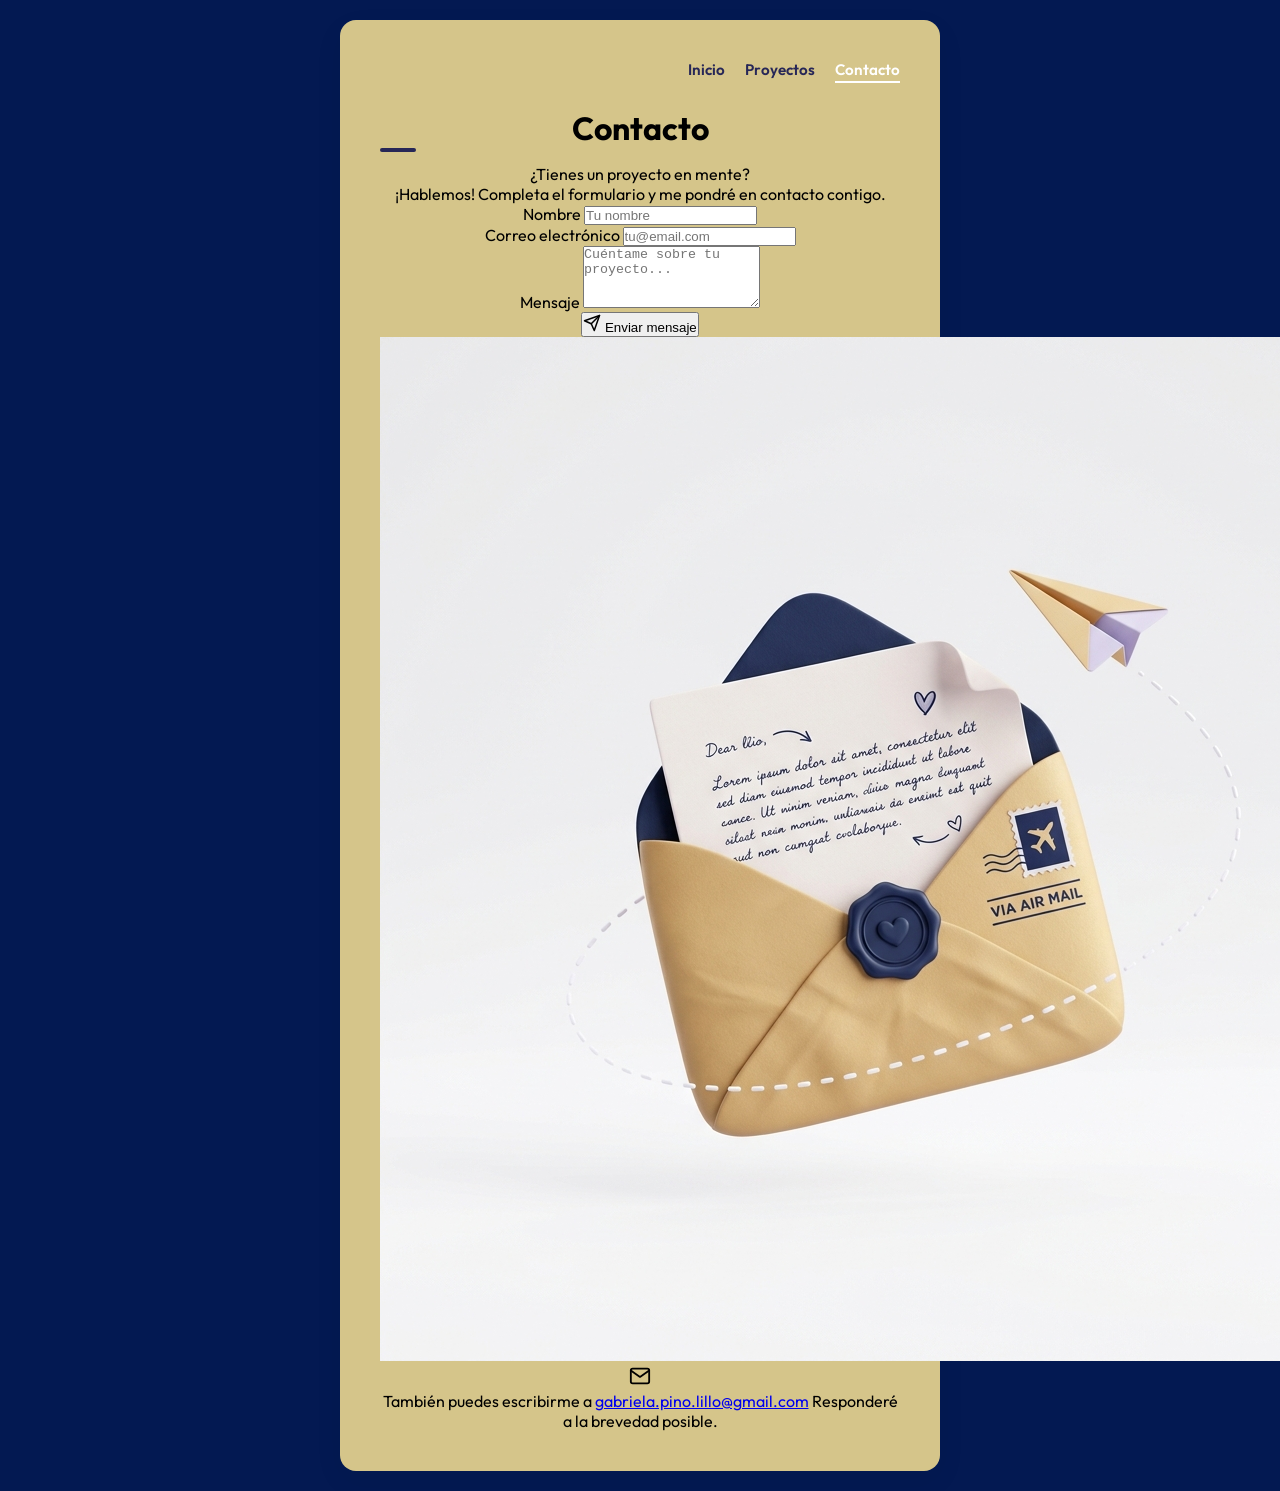
==== contacto.html @ b89651e0 "agrego proyectos y cambio de color" ====
<!DOCTYPE html>
<html lang="es">

<head>
    <meta charset="UTF-8">
    <meta name="viewport" content="width=device-width, initial-scale=1.0">
    <title>Contacto - Gabriela Pino</title>
    <!-- Vinculación del archivo CSS externo -->
    <link rel="stylesheet" href="css/style.css">
    <!-- Tipografía Outfit desde Google Fonts -->
    <link rel="preconnect" href="https://fonts.googleapis.com">
    <link rel="preconnect" href="https://fonts.gstatic.com" crossorigin>
    <link href="https://fonts.googleapis.com/css2?family=Outfit:wght@300;400;500;600;700&display=swap" rel="stylesheet">
</head>

<body class="light-theme">

    <!-- CONTENEDOR PRINCIPAL TIPO TARJETA -->
    <main class="card card-contact">

        <!-- MENÚ DE NAVEGACIÓN SUPERIOR -->
        <nav>
            <a href="index.html">Inicio</a>
            <a href="proyectos.html">Proyectos</a>
            <a href="contacto.html" class="active">Contacto</a>
        </nav>

        <!-- ENCABEZADO DE LA SECCIÓN CONTACTO -->
        <header class="contact-header">
            <h1 class="contact-title">Contacto</h1>
            <div class="accent-line"></div>
            <p class="contact-subtitle">
                ¿Tienes un proyecto en mente?<br>
                ¡Hablemos! Completa el formulario y me pondré en contacto contigo.
            </p>
        </header>

        <!-- CONTENIDO PRINCIPAL: FORMULARIO A LA IZQUIERDA + ILUSTRACIÓN Y DATOS A LA DERECHA -->
        <div class="contact-grid">

            <!-- COLUMNA IZQUIERDA: FORMULARIO -->
            <form class="contact-form" action="#" method="POST">
                <div class="form-group">
                    <label for="nombre">Nombre</label>
                    <input type="text" id="nombre" name="nombre" placeholder="Tu nombre" required>
                </div>

                <div class="form-group">
                    <label for="email">Correo electrónico</label>
                    <input type="email" id="email" name="email" placeholder="tu@email.com" required>
                </div>

                <div class="form-group">
                    <label for="mensaje">Mensaje</label>
                    <textarea id="mensaje" name="mensaje" rows="4" placeholder="Cuéntame sobre tu proyecto..." required></textarea>
                </div>

                <button type="submit" class="btn-send">
                    <svg xmlns="http://www.w3.org/2000/svg" width="18" height="18" viewBox="0 0 24 24" fill="none" stroke="currentColor" stroke-width="2" stroke-linecap="round" stroke-linejoin="round">
                        <line x1="22" y1="2" x2="11" y2="13"></line>
                        <polygon points="22 2 15 22 11 13 2 9 22 2"></polygon>
                    </svg>
                    <span>Enviar mensaje</span>
                </button>
            </form>

            <!-- COLUMNA DERECHA: ILUSTRACIÓN + TARJETA DE CORREO DIRECTO -->
            <div class="contact-sidebar">
                <div class="contact-illustration">
                    <img src="img/contacto-ilustracion.jpg" alt="Ilustración 3D de sobre con carta y avión de papel">
                </div>

                <div class="direct-contact-card">
                    <div class="direct-icon">
                        <svg xmlns="http://www.w3.org/2000/svg" width="22" height="22" viewBox="0 0 24 24" fill="none" stroke="currentColor" stroke-width="2" stroke-linecap="round" stroke-linejoin="round">
                            <path d="M4 4h16c1.1 0 2 .9 2 2v12c0 1.1-.9 2-2 2H4c-1.1 0-2-.9-2-2V6c0-1.1.9-2 2-2z"></path>
                            <polyline points="22,6 12,13 2,6"></polyline>
                        </svg>
                    </div>
                    <div class="direct-info">
                        <span class="direct-label">También puedes escribirme a</span>
                        <a href="mailto:gabriela.pino.lillo@gmail.com" class="direct-email">gabriela.pino.lillo@gmail.com</a>
                        <span class="direct-note">Responderé a la brevedad posible.</span>
                    </div>
                </div>
            </div>

        </div>

    </main>

</body>

</html>
---- css/style.css ----
/* ==========================================================================
   1. RESET Y ESTILOS GENERALES
   ========================================================================== */
* {
    margin: 0;
    padding: 0;
    box-sizing: border-box;
    /* Permite calcular bordes y paddings dentro del tamaño del elemento */
}

body {
    font-family: 'Outfit', 'Arial', sans-serif;
    background-color: #272757;
    /* Color de fondo de la página */

    /* ESTRUCTURA DE CENTRADO (FLEXBOX) */
    display: flex;
    justify-content: center;
    /* Centra la tarjeta horizontalmente */
    align-items: center;
    /* Centra la tarjeta verticalmente */

    min-height: 100vh;
    /* Fuerza al body a ocupar todo el alto de la pantalla visible */
    padding: 20px;
    /* Colchón de seguridad para que la tarjeta no choque en celulares */
}

/* ==========================================================================
   2. CONTENEDOR CENTRAL RESPONSIVO (CARD)
   ========================================================================== */
.card {
    background-color: #d5c58a;

    /* RESPONSIVIDAD */
    width: 90%;
    /* Ocupará el 90% de la pantalla en dispositivos móviles */
    max-width: 600px;
    /* En pantallas grandes, se detendrá y no medirá más de 600px */

    border-radius: 16px;
    box-shadow: 0 10px 30px rgba(0, 0, 0, 0.05);
    /* Sombra suave para dar profundidad */
    padding: 40px;
    text-align: center;
    /* Centra los textos que pongas dentro por defecto */
}

/* ==========================================================================
   3. MENÚ DE NAVEGACIÓN
   ========================================================================== */
nav {
    display: flex;
    justify-content: flex-end;
    /* Alinea los enlaces a la derecha */
    gap: 20px;
    /* Espacio de separación entre cada enlace */
    margin-bottom: 25px;
    /* Espacio hacia abajo para no chocar con la foto */
}

nav a {
    text-decoration: none;
    /* Quita la línea subrayada azul típica de los links */
    color: #272757;
    /* Color del texto del enlace (el azul oscuro del fondo) */
    font-weight: 600;
    /* Hace la letra semi-negrita */
    font-size: 0.95rem;
    /* Tamaño de la fuente */
    transition: color 0.3s;
    /* Hace que el cambio de color sea suave al pasar el ratón */
}

nav a:hover,
nav a.active {
    color: #ffffff;
    /* Color blanco al pasar el cursor sobre el enlace o cuando está activo */
}

nav a.active {
    border-bottom: 2px solid #ffffff;
    padding-bottom: 2px;
}

/* ==========================================================================
   4. IMAGEN DE PERFIL (AVATAR CIRCULAR)
   ========================================================================== */
.avatar-container {
    margin-bottom: 20px;
    /* Espacio entre la foto y tu nombre debajo */
}

.gabriela-img {
    width: 150px;
    /* Ancho fijo de la imagen */
    height: 150px;
    /* Alto fijo (igual al ancho para que sea un cuadrado perfecto) */
    border-radius: 50%;
    /* Transforma el cuadrado en un círculo perfecto */
    object-fit: cover;
    /* Evita que la foto se estire o deforme, recortando el exceso */
    border: 4px solid #ffffff;
    /* Borde blanco alrededor para resaltarla */
    box-shadow: 0 4px 15px rgba(0, 0, 0, 0.15);
    /* Sombra suave para darle relieve */
}

/* ==========================================================================
   5. TEXTOS DE PERFIL (NOMBRE, SUBTÍTULO, DIVISOR Y BIOGRAFÍA)
   ========================================================================== */
.profile-name {
    font-size: 1.8rem;
    font-weight: 700;
    color: #272757;
    margin-bottom: 6px;
}

.profile-subtitle {
    font-size: 1.05rem;
    font-weight: 600;
    color: #3b3b72;
    margin-bottom: 18px;
}

.divider {
    width: 60px;
    height: 3px;
    background-color: #272757;
    margin: 0 auto 20px auto;
    border-radius: 2px;
}

.profile-bio {
    font-size: 0.95rem;
    line-height: 1.6;
    color: #272757;
    margin-bottom: 30px;
}

/* ==========================================================================
   6. BOTONES DE REDES SOCIALES
   ========================================================================== */
.social-buttons {
    display: flex;
    justify-content: center;
    align-items: center;
    gap: 12px;
    flex-wrap: wrap;
}

.btn {
    display: inline-flex;
    align-items: center;
    justify-content: center;
    gap: 8px;
    padding: 10px 18px;
    border-radius: 30px;
    font-size: 0.9rem;
    font-weight: 600;
    text-decoration: none;
    color: #ffffff;
    transition: transform 0.25s ease, box-shadow 0.25s ease, filter 0.25s ease;
    box-shadow: 0 4px 12px rgba(0, 0, 0, 0.15);
}

.btn svg {
    display: block;
}

.btn:hover {
    transform: translateY(-2px);
}

/* WhatsApp */
.btn-whatsapp {
    background-color: #25d366;
}

.btn-whatsapp:hover {
    background-color: #1ebd5b;
    box-shadow: 0 6px 16px rgba(37, 211, 102, 0.4);
}

/* LinkedIn */
.btn-linkedin {
    background-color: #0a66c2;
}

.btn-linkedin:hover {
    background-color: #08529d;
    box-shadow: 0 6px 16px rgba(10, 102, 194, 0.4);
}

/* Instagram */
.btn-instagram {
    background: linear-gradient(45deg, #f09433 0%, #e6683c 25%, #dc2743 50%, #cc2366 75%, #bc1888 100%);
}

.btn-instagram:hover {
    box-shadow: 0 6px 16px rgba(220, 39, 67, 0.4);
    filter: brightness(1.08);
}

/* ==========================================================================
   7. PÁGINA DE PROYECTOS (ESTILO MODERNO DE REFERENCIA)
   ========================================================================== */

/* Fondo claro para la página cuando se use el diseño moderno */
body.light-theme {
    background-color: #031952;
}

/* Tarjeta principal blanca para proyectos */
.card-projects {
    background-color: #d5c58a;
    width: 92%;
    max-width: 820px;
    border-radius: 24px;
    box-shadow: 0 16px 45px rgba(0, 0, 0, 0.06);
    padding: 45px 50px;
    text-align: left;
}

/* Menú de navegación en proyectos */
.card-projects nav {
    display: flex;
    justify-content: flex-end;
    gap: 24px;
    margin-bottom: 25px;
}

.card-projects nav a {
    text-decoration: none;
    color: #555e6d;
    font-weight: 500;
    font-size: 0.95rem;
    transition: color 0.25s ease;
    padding-bottom: 4px;
}

.card-projects nav a:hover {
    color: #080342;
}

/* Indicador de pestaña activa con color morado/azul */
.card-projects nav a.active {
    color: #080342;
    font-weight: 600;
    border-bottom: 2.5px solid #030125;
}

/* Encabezado: Título, barrita decorativa y subtítulo */
.projects-header {
    margin-bottom: 20px;
}

.projects-title {
    font-size: 2.1rem;
    font-weight: 700;
    color: #111827;
    letter-spacing: -0.5px;
    margin-bottom: 6px;
}

.accent-line {
    width: 36px;
    height: 3.5px;
    background-color: #272757;
    border-radius: 3px;
    margin-bottom: 12px;
}

.projects-subtitle {
    color: #6b7280;
    font-size: 0.95rem;
    font-weight: 400;
    line-height: 1.5;
}

/* Contenedor de filas de proyectos */
.projects-list {
    display: flex;
    flex-direction: column;
}

/* Fila de cada proyecto (Flexbox para separar info e imagen) */
.project-row {
    display: flex;
    align-items: center;
    justify-content: space-between;
    gap: 35px;
    padding: 28px 0;
    border-bottom: 1px solid #edf0f5;
}

.project-row:last-child {
    border-bottom: none;
    padding-bottom: 0;
}

/* Columna izquierda: Información del proyecto */
.project-info {
    flex: 1;
}

.project-info h3 {
    font-size: 1.22rem;
    font-weight: 700;
    color: #111827;
    margin-bottom: 8px;
    letter-spacing: -0.2px;
}

.project-info p {
    color: #6b7280;
    font-size: 0.92rem;
    line-height: 1.55;
    margin-bottom: 14px;
}

/* Enlace "Ver proyecto ->" */
.project-link {
    display: inline-flex;
    align-items: center;
    gap: 6px;
    color: #080347;
    font-weight: 600;
    font-size: 0.92rem;
    text-decoration: none;
    transition: color 0.2s ease, gap 0.2s ease;
}

.project-link span {
    display: inline-block;
    font-size: 1.1rem;
    transition: transform 0.25s ease;
}

.project-link:hover {
    color: #07014b;
    gap: 9px;
}

.project-link:hover span {
    transform: translateX(3px);
}

/* Columna derecha: Miniatura o maqueta del proyecto */
.project-preview {
    width: 250px;
    height: 140px;
    flex-shrink: 0;
    border-radius: 14px;
    overflow: hidden;
    background-color: #f7f8fc;
    box-shadow: 0 4px 12px rgba(0, 0, 0, 0.04);
}

.project-preview img {
    width: 100%;
    height: 100%;
    object-fit: cover;
    display: block;
    transition: transform 0.35s ease;
}

.project-row:hover .project-preview img {
    transform: scale(1.04);
}

/* ==========================================================================
   8. RESPONSIVIDAD PARA CELULARES
   ========================================================================== */
@media (max-width: 720px) {
    .card-projects {
        padding: 30px 20px;
        width: 100%;
        border-radius: 18px;
    }

    .project-row {
        flex-direction: column-reverse;
        align-items: stretch;
        gap: 16px;
        padding: 22px 0;
    }

    .project-preview {
        width: 100%;
        height: 180px;
    }

    .projects-title {
        font-size: 1.75rem;
    }
}
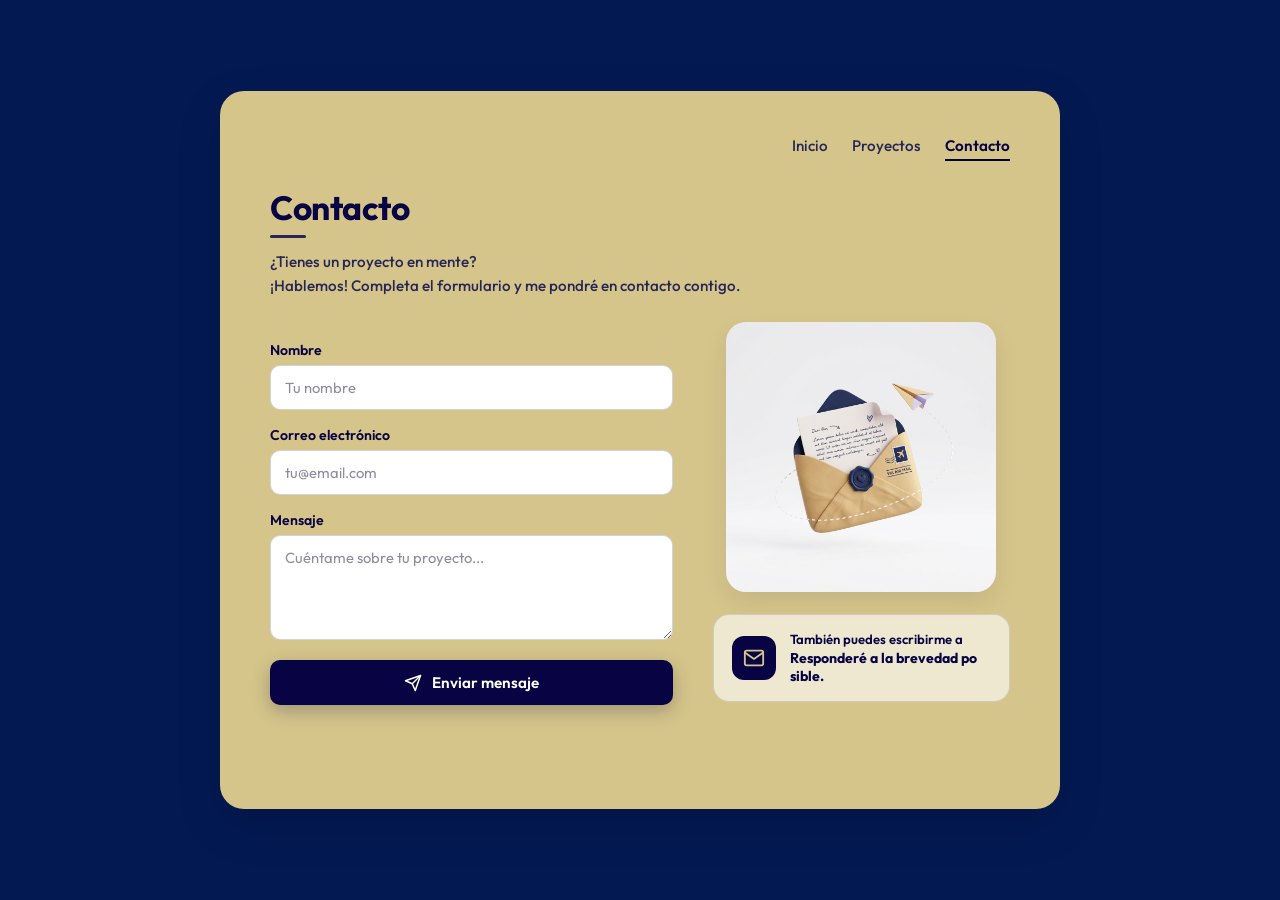
==== commit d734525c: "agrego contactos" ====
--- a/contacto.html
+++ b/contacto.html
@@ -52,11 +52,13 @@
 
                 <div class="form-group">
                     <label for="mensaje">Mensaje</label>
-                    <textarea id="mensaje" name="mensaje" rows="4" placeholder="Cuéntame sobre tu proyecto..." required></textarea>
+                    <textarea id="mensaje" name="mensaje" rows="4" placeholder="Cuéntame sobre tu proyecto..."
+                        required></textarea>
                 </div>
 
                 <button type="submit" class="btn-send">
-                    <svg xmlns="http://www.w3.org/2000/svg" width="18" height="18" viewBox="0 0 24 24" fill="none" stroke="currentColor" stroke-width="2" stroke-linecap="round" stroke-linejoin="round">
+                    <svg xmlns="http://www.w3.org/2000/svg" width="18" height="18" viewBox="0 0 24 24" fill="none"
+                        stroke="currentColor" stroke-width="2" stroke-linecap="round" stroke-linejoin="round">
                         <line x1="22" y1="2" x2="11" y2="13"></line>
                         <polygon points="22 2 15 22 11 13 2 9 22 2"></polygon>
                     </svg>
@@ -72,15 +74,18 @@
 
                 <div class="direct-contact-card">
                     <div class="direct-icon">
-                        <svg xmlns="http://www.w3.org/2000/svg" width="22" height="22" viewBox="0 0 24 24" fill="none" stroke="currentColor" stroke-width="2" stroke-linecap="round" stroke-linejoin="round">
-                            <path d="M4 4h16c1.1 0 2 .9 2 2v12c0 1.1-.9 2-2 2H4c-1.1 0-2-.9-2-2V6c0-1.1.9-2 2-2z"></path>
+                        <svg xmlns="http://www.w3.org/2000/svg" width="22" height="22" viewBox="0 0 24 24" fill="none"
+                            stroke="currentColor" stroke-width="2" stroke-linecap="round" stroke-linejoin="round">
+                            <path d="M4 4h16c1.1 0 2 .9 2 2v12c0 1.1-.9 2-2 2H4c-1.1 0-2-.9-2-2V6c0-1.1.9-2 2-2z">
+                            </path>
                             <polyline points="22,6 12,13 2,6"></polyline>
                         </svg>
                     </div>
                     <div class="direct-info">
                         <span class="direct-label">También puedes escribirme a</span>
-                        <a href="mailto:gabriela.pino.lillo@gmail.com" class="direct-email">gabriela.pino.lillo@gmail.com</a>
-                        <span class="direct-note">Responderé a la brevedad posible.</span>
+                        <a href="mailto:gabriela.a.pino.lillo@gmail.com" class="direct-email">
+                            <gabriela class="a" gabriela class="a.pino.lillo@gmail.com</a>
+                        <span class=" direct-note">Responderé a la brevedad posible.</span>
                     </div>
                 </div>
             </div>
@@ -91,4 +96,4 @@
 
 </body>
 
-</html>
+</html>
--- a/css/style.css
+++ b/css/style.css
@@ -394,4 +394,270 @@
     .projects-title {
         font-size: 1.75rem;
     }
+}
+
+/* ==========================================================================
+   9. PÁGINA DE CONTACTO (ADAPTADA A LA PALETA DE TU PÁGINA)
+   ========================================================================== */
+
+/* Tarjeta principal para contacto */
+.card-contact {
+    background-color: #d5c58a;
+    width: 92%;
+    max-width: 840px;
+    border-radius: 24px;
+    box-shadow: 0 16px 45px rgba(0, 0, 0, 0.15);
+    padding: 45px 50px;
+    text-align: left;
+}
+
+/* Menú de navegación en contacto */
+.card-contact nav {
+    display: flex;
+    justify-content: flex-end;
+    gap: 24px;
+    margin-bottom: 25px;
+}
+
+.card-contact nav a {
+    text-decoration: none;
+    color: #272757;
+    font-weight: 500;
+    font-size: 0.95rem;
+    transition: color 0.25s ease;
+    padding-bottom: 4px;
+}
+
+.card-contact nav a:hover {
+    color: #080342;
+}
+
+.card-contact nav a.active {
+    color: #080342;
+    font-weight: 600;
+    border-bottom: 2.5px solid #030125;
+}
+
+/* Encabezado: Título, barrita decorativa y subtítulo */
+.contact-header {
+    margin-bottom: 25px;
+}
+
+.contact-title {
+    font-size: 2.1rem;
+    font-weight: 700;
+    color: #080342;
+    letter-spacing: -0.5px;
+    margin-bottom: 6px;
+}
+
+.contact-subtitle {
+    color: #272757;
+    font-size: 0.95rem;
+    font-weight: 500;
+    line-height: 1.55;
+}
+
+/* Disposición en 2 columnas (Formulario a la izq, Ilustración a la der) */
+.contact-grid {
+    display: grid;
+    grid-template-columns: 1.15fr 0.85fr;
+    gap: 40px;
+    align-items: center;
+}
+
+/* Formulario */
+.contact-form {
+    display: flex;
+    flex-direction: column;
+    gap: 16px;
+}
+
+.form-group {
+    display: flex;
+    flex-direction: column;
+    gap: 6px;
+}
+
+.form-group label {
+    font-size: 0.88rem;
+    font-weight: 600;
+    color: #080342;
+}
+
+.form-group input,
+.form-group textarea {
+    width: 100%;
+    background-color: #ffffff;
+    border: 1.5px solid rgba(8, 3, 66, 0.18);
+    border-radius: 10px;
+    padding: 12px 14px;
+    font-family: inherit;
+    font-size: 0.92rem;
+    color: #080342;
+    transition: border-color 0.2s ease, box-shadow 0.2s ease;
+}
+
+.form-group input::placeholder,
+.form-group textarea::placeholder {
+    color: #8c8c9e;
+}
+
+.form-group input:focus,
+.form-group textarea:focus {
+    outline: none;
+    border-color: #080342;
+    box-shadow: 0 0 0 3px rgba(8, 3, 66, 0.15);
+}
+
+.form-group textarea {
+    resize: vertical;
+    min-height: 105px;
+}
+
+/* Botón Enviar mensaje con icono de avión de papel */
+.btn-send {
+    display: inline-flex;
+    align-items: center;
+    justify-content: center;
+    gap: 10px;
+    background-color: #080342;
+    color: #ffffff;
+    border: none;
+    border-radius: 10px;
+    padding: 13px 24px;
+    font-family: inherit;
+    font-size: 0.95rem;
+    font-weight: 600;
+    cursor: pointer;
+    box-shadow: 0 6px 18px rgba(8, 3, 66, 0.25);
+    transition: all 0.25s ease;
+    margin-top: 4px;
+    width: 100%;
+}
+
+.btn-send svg {
+    transition: transform 0.25s ease;
+}
+
+.btn-send:hover {
+    background-color: #030125;
+    transform: translateY(-2px);
+    box-shadow: 0 8px 22px rgba(8, 3, 66, 0.35);
+}
+
+.btn-send:hover svg {
+    transform: translateX(4px) translateY(-2px);
+}
+
+/* Columna derecha: Ilustración y cajita de contacto directo */
+.contact-sidebar {
+    display: flex;
+    flex-direction: column;
+    align-items: center;
+    gap: 22px;
+}
+
+.contact-illustration {
+    width: 100%;
+    max-width: 270px;
+    aspect-ratio: 1 / 1;
+    border-radius: 20px;
+    overflow: hidden;
+    display: flex;
+    align-items: center;
+    justify-content: center;
+    background: radial-gradient(circle, rgba(255, 255, 255, 0.6) 0%, rgba(255, 255, 255, 0.2) 70%);
+    box-shadow: 0 10px 25px rgba(8, 3, 66, 0.08);
+}
+
+.contact-illustration img {
+    width: 100%;
+    height: 100%;
+    object-fit: cover;
+    display: block;
+    transition: transform 0.35s ease;
+}
+
+.contact-illustration:hover img {
+    transform: scale(1.04);
+}
+
+/* Tarjeta flotante "También puedes escribirme a..." */
+.direct-contact-card {
+    width: 100%;
+    background-color: rgba(255, 255, 255, 0.6);
+    border: 1px solid rgba(8, 3, 66, 0.12);
+    border-radius: 16px;
+    padding: 16px 18px;
+    display: flex;
+    align-items: center;
+    gap: 14px;
+    backdrop-filter: blur(4px);
+    transition: background-color 0.25s ease, transform 0.25s ease;
+}
+
+.direct-contact-card:hover {
+    background-color: rgba(255, 255, 255, 0.85);
+    transform: translateY(-2px);
+}
+
+.direct-icon {
+    width: 44px;
+    height: 44px;
+    border-radius: 12px;
+    background-color: #080342;
+    color: #d5c58a;
+    display: flex;
+    align-items: center;
+    justify-content: center;
+    flex-shrink: 0;
+}
+
+.direct-info {
+    display: flex;
+    flex-direction: column;
+    gap: 2px;
+}
+
+.direct-label {
+    font-size: 0.82rem;
+    font-weight: 600;
+    color: #080342;
+}
+
+.direct-email {
+    font-size: 0.88rem;
+    font-weight: 700;
+    color: #080342;
+    text-decoration: none;
+    transition: color 0.2s;
+    word-break: break-all;
+}
+
+.direct-email:hover {
+    text-decoration: underline;
+}
+
+.direct-note {
+    font-size: 0.76rem;
+    color: #3b3b72;
+}
+
+/* Responsividad para móviles en contacto */
+@media (max-width: 760px) {
+    .card-contact {
+        padding: 30px 20px;
+        width: 100%;
+        border-radius: 18px;
+    }
+
+    .contact-grid {
+        grid-template-columns: 1fr;
+        gap: 28px;
+    }
+
+    .contact-illustration {
+        max-width: 220px;
+    }
 }
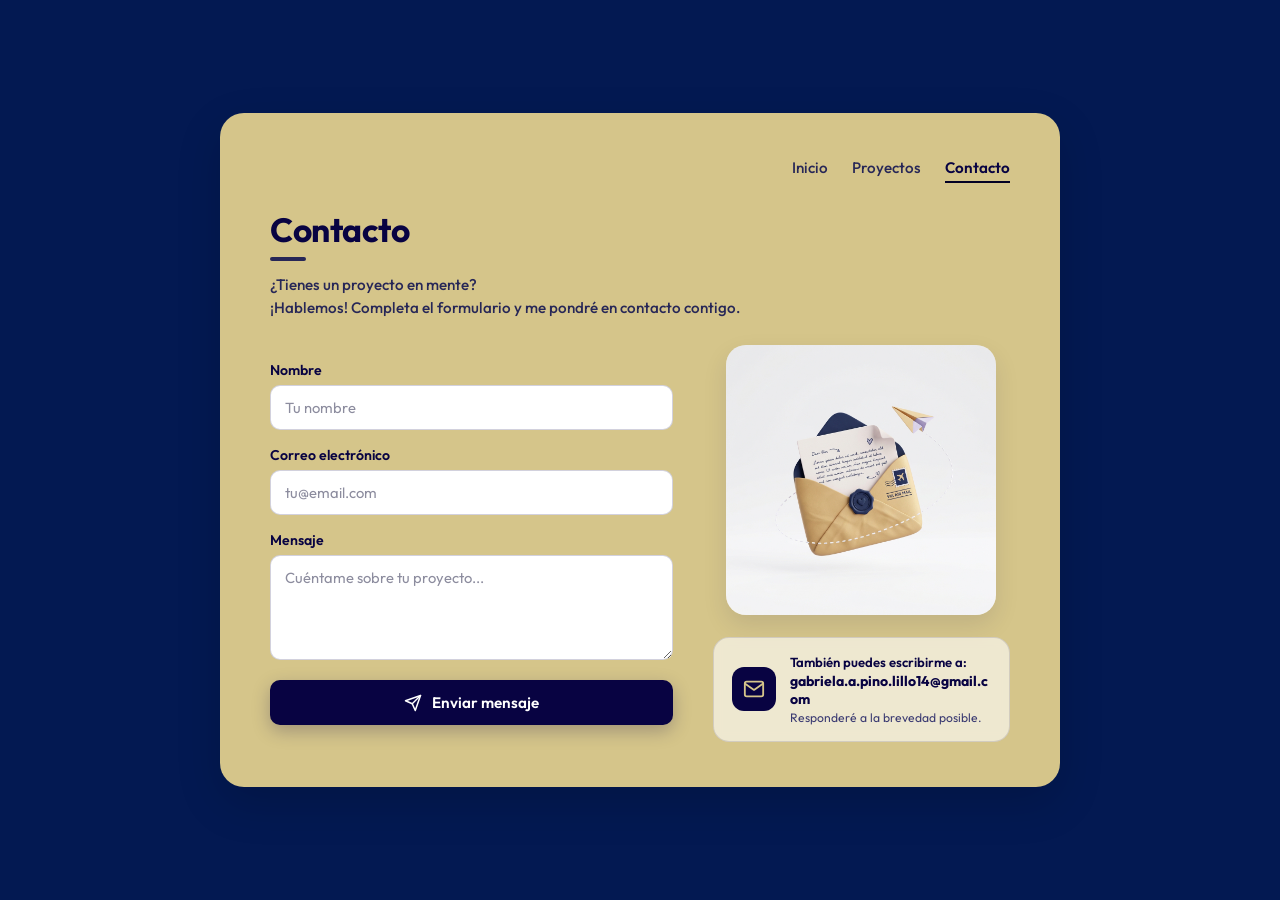
==== commit d31e99a3: "modificacion de contacto, añadiendo animacion, edicion de colores, arreglo de correo y links para ca" ====
--- a/contacto.html
+++ b/contacto.html
@@ -82,10 +82,9 @@
                         </svg>
                     </div>
                     <div class="direct-info">
-                        <span class="direct-label">También puedes escribirme a</span>
-                        <a href="mailto:gabriela.a.pino.lillo@gmail.com" class="direct-email">
-                            <gabriela class="a" gabriela class="a.pino.lillo@gmail.com</a>
-                        <span class=" direct-note">Responderé a la brevedad posible.</span>
+                        <span class="direct-label">También puedes escribirme a:</span>
+                        <a href="mailto:gabriela.a.pino.lillo14@gmail.com" class="direct-email">gabriela.a.pino.lillo14@gmail.com</a>
+                        <span class="direct-note">Responderé a la brevedad posible.</span>
                     </div>
                 </div>
             </div>
@@ -94,6 +93,36 @@
 
     </main>
 
+    <!-- INTERACTIVIDAD: MOVIMIENTO DE LA CARTA Y ENVÍO DEL FORMULARIO -->
+    <script>
+        // Movimiento interactivo 3D de la carta con el cursor del ratón
+        const cardIllustration = document.querySelector('.contact-illustration');
+        if (cardIllustration) {
+            cardIllustration.addEventListener('mousemove', (e) => {
+                const rect = cardIllustration.getBoundingClientRect();
+                const x = e.clientX - rect.left - rect.width / 2;
+                const y = e.clientY - rect.top - rect.height / 2;
+                const rotateX = -(y / (rect.height / 2)) * 14;
+                const rotateY = (x / (rect.width / 2)) * 14;
+                cardIllustration.style.transform = `perspective(600px) rotateX(${rotateX}deg) rotateY(${rotateY}deg) translateY(-8px) scale(1.04)`;
+            });
+
+            cardIllustration.addEventListener('mouseleave', () => {
+                cardIllustration.style.transform = '';
+            });
+        }
+
+        // Confirmación amigable al enviar el formulario
+        const contactForm = document.querySelector('.contact-form');
+        if (contactForm) {
+            contactForm.addEventListener('submit', function (e) {
+                e.preventDefault();
+                alert('¡Gracias por comunicarte! Responderé a tu mensaje a la brevedad posible.');
+                this.reset();
+            });
+        }
+    </script>
+
 </body>
 
 </html>
--- a/css/style.css
+++ b/css/style.css
@@ -74,12 +74,12 @@
 
 nav a:hover,
 nav a.active {
-    color: #ffffff;
-    /* Color blanco al pasar el cursor sobre el enlace o cuando está activo */
+    color: #080342;
+    /* Color oscuro al pasar el cursor sobre el enlace o cuando está activo */
 }
 
 nav a.active {
-    border-bottom: 2px solid #ffffff;
+    border-bottom: 2.5px solid #030125;
     padding-bottom: 2px;
 }
 
@@ -232,7 +232,7 @@
 
 .card-projects nav a {
     text-decoration: none;
-    color: #555e6d;
+    color: #272757;
     font-weight: 500;
     font-size: 0.95rem;
     transition: color 0.25s ease;
@@ -258,7 +258,7 @@
 .projects-title {
     font-size: 2.1rem;
     font-weight: 700;
-    color: #111827;
+    color: #080342;
     letter-spacing: -0.5px;
     margin-bottom: 6px;
 }
@@ -272,7 +272,7 @@
 }
 
 .projects-subtitle {
-    color: #6b7280;
+    color: #272757;
     font-size: 0.95rem;
     font-weight: 400;
     line-height: 1.5;
@@ -291,7 +291,7 @@
     justify-content: space-between;
     gap: 35px;
     padding: 28px 0;
-    border-bottom: 1px solid #edf0f5;
+    border-bottom: 1px solid rgba(8, 3, 66, 0.12);
 }
 
 .project-row:last-child {
@@ -307,13 +307,13 @@
 .project-info h3 {
     font-size: 1.22rem;
     font-weight: 700;
-    color: #111827;
+    color: #080342;
     margin-bottom: 8px;
     letter-spacing: -0.2px;
 }
 
 .project-info p {
-    color: #6b7280;
+    color: #272757;
     font-size: 0.92rem;
     line-height: 1.55;
     margin-bottom: 14px;
@@ -558,6 +558,22 @@
     gap: 22px;
 }
 
+/* Animación de flotación continua para la carta */
+@keyframes letterFloat {
+    0% {
+        transform: translateY(0px) rotate(0deg);
+        box-shadow: 0 10px 25px rgba(8, 3, 66, 0.1);
+    }
+    50% {
+        transform: translateY(-12px) rotate(1.5deg);
+        box-shadow: 0 20px 35px rgba(8, 3, 66, 0.2);
+    }
+    100% {
+        transform: translateY(0px) rotate(0deg);
+        box-shadow: 0 10px 25px rgba(8, 3, 66, 0.1);
+    }
+}
+
 .contact-illustration {
     width: 100%;
     max-width: 270px;
@@ -568,7 +584,20 @@
     align-items: center;
     justify-content: center;
     background: radial-gradient(circle, rgba(255, 255, 255, 0.6) 0%, rgba(255, 255, 255, 0.2) 70%);
-    box-shadow: 0 10px 25px rgba(8, 3, 66, 0.08);
+    box-shadow: 0 10px 25px rgba(8, 3, 66, 0.1);
+    animation: letterFloat 3.8s ease-in-out infinite;
+    transition: transform 0.15s ease-out, box-shadow 0.3s ease;
+    cursor: pointer;
+    will-change: transform;
+}
+
+.contact-illustration:hover {
+    animation-play-state: paused;
+    box-shadow: 0 22px 40px rgba(8, 3, 66, 0.25);
+}
+
+.contact-illustration:active {
+    transform: scale(0.96);
 }
 
 .contact-illustration img {
@@ -576,11 +605,12 @@
     height: 100%;
     object-fit: cover;
     display: block;
+    pointer-events: none;
     transition: transform 0.35s ease;
 }
 
 .contact-illustration:hover img {
-    transform: scale(1.04);
+    transform: scale(1.05);
 }
 
 /* Tarjeta flotante "También puedes escribirme a..." */
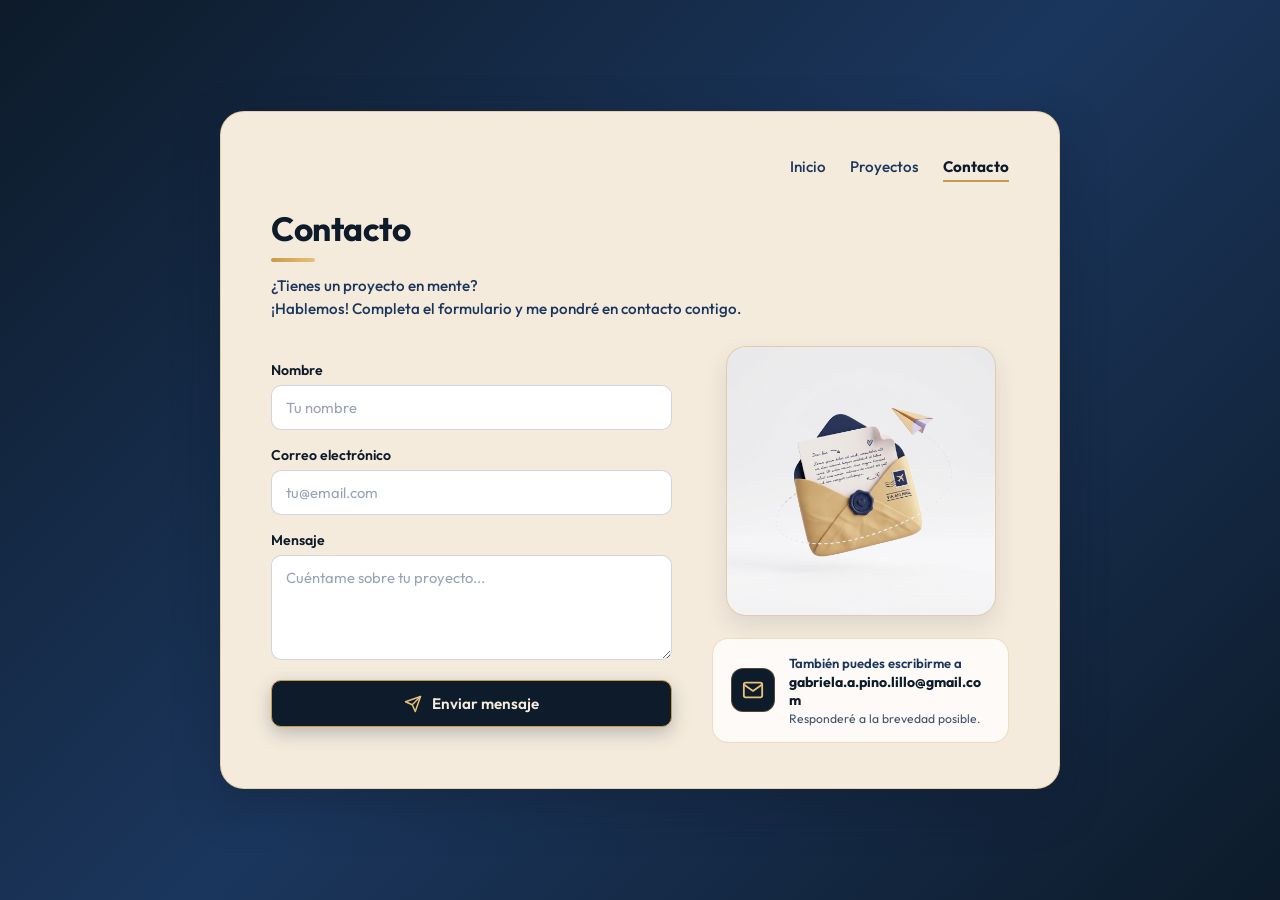
==== commit d485d1d0: "agregado de degradado, cambio de color de las tarjetas y modificacion de botones" ====
--- a/contacto.html
+++ b/contacto.html
@@ -82,8 +82,8 @@
                         </svg>
                     </div>
                     <div class="direct-info">
-                        <span class="direct-label">También puedes escribirme a:</span>
-                        <a href="mailto:gabriela.a.pino.lillo14@gmail.com" class="direct-email">gabriela.a.pino.lillo14@gmail.com</a>
+                        <span class="direct-label">También puedes escribirme a</span>
+                        <a href="mailto:gabriela.a.pino.lillo@gmail.com" class="direct-email">gabriela.a.pino.lillo@gmail.com</a>
                         <span class="direct-note">Responderé a la brevedad posible.</span>
                     </div>
                 </div>
@@ -93,36 +93,6 @@
 
     </main>
 
-    <!-- INTERACTIVIDAD: MOVIMIENTO DE LA CARTA Y ENVÍO DEL FORMULARIO -->
-    <script>
-        // Movimiento interactivo 3D de la carta con el cursor del ratón
-        const cardIllustration = document.querySelector('.contact-illustration');
-        if (cardIllustration) {
-            cardIllustration.addEventListener('mousemove', (e) => {
-                const rect = cardIllustration.getBoundingClientRect();
-                const x = e.clientX - rect.left - rect.width / 2;
-                const y = e.clientY - rect.top - rect.height / 2;
-                const rotateX = -(y / (rect.height / 2)) * 14;
-                const rotateY = (x / (rect.width / 2)) * 14;
-                cardIllustration.style.transform = `perspective(600px) rotateX(${rotateX}deg) rotateY(${rotateY}deg) translateY(-8px) scale(1.04)`;
-            });
-
-            cardIllustration.addEventListener('mouseleave', () => {
-                cardIllustration.style.transform = '';
-            });
-        }
-
-        // Confirmación amigable al enviar el formulario
-        const contactForm = document.querySelector('.contact-form');
-        if (contactForm) {
-            contactForm.addEventListener('submit', function (e) {
-                e.preventDefault();
-                alert('¡Gracias por comunicarte! Responderé a tu mensaje a la brevedad posible.');
-                this.reset();
-            });
-        }
-    </script>
-
 </body>
 
 </html>
--- a/css/style.css
+++ b/css/style.css
@@ -1,3 +1,27 @@
+/* ==========================================================================
+   VARIABLES DE LA PALETA NAVY & GOLD
+   ========================================================================== 
+   Definimos los colores de la paleta como variables CSS para que sea fácil
+   modificarlos y mantener la coherencia en todo el sitio web:
+   - Navy Blue: #0D1B2A (Azul marino profundo)
+   - Ocean Blue: #1B365D (Azul océano)
+   - Antique Gold: #C99A47 (Dorado envejecido / clásico)
+   - Champagne Gold: #E6C17A (Dorado champán luminoso)
+   - Ivory: #F5EBDD (Marfil cálido / fondo de tarjeta elegante)
+   ========================================================================== */
+:root {
+    --navy-blue: #0D1B2A;
+    --ocean-blue: #1B365D;
+    --antique-gold: #C99A47;
+    --champagne-gold: #E6C17A;
+    --ivory: #F5EBDD;
+
+    /* Degradados reutilizables */
+    --bg-gradient: linear-gradient(135deg, #0D1B2A 0%, #1B365D 50%, #0D1B2A 100%);
+    --gold-gradient: linear-gradient(90deg, #C99A47 0%, #E6C17A 100%);
+    --gold-btn-gradient: linear-gradient(135deg, #C99A47 0%, #E6C17A 100%);
+}
+
 /* ==========================================================================
    1. RESET Y ESTILOS GENERALES
    ========================================================================== */
@@ -10,8 +34,14 @@
 
 body {
     font-family: 'Outfit', 'Arial', sans-serif;
-    background-color: #272757;
-    /* Color de fondo de la página */
+    
+    /* CÓMO SE HACE EL DEGRADADO AZUL:
+       Utilizamos 'linear-gradient(135deg, ...)' combinando el Navy Blue (#0D1B2A)
+       y el Ocean Blue (#1B365D). El ángulo a 135 grados da una inclinación diagonal elegante.
+       'background-attachment: fixed' fija el degradado para que cubra toda la pantalla al hacer scroll. */
+    background: var(--bg-gradient);
+    background-attachment: fixed;
+    color: var(--navy-blue);
 
     /* ESTRUCTURA DE CENTRADO (FLEXBOX) */
     display: flex;
@@ -27,10 +57,12 @@
 }
 
 /* ==========================================================================
-   2. CONTENEDOR CENTRAL RESPONSIVO (CARD)
+   2. CONTENEDOR CENTRAL RESPONSIVO (CARD DE INICIO)
    ========================================================================== */
 .card {
-    background-color: #d5c58a;
+    /* Color Ivory (marfil) de la paleta para simular papel fino y elegante */
+    background-color: var(--ivory);
+    border: 1px solid rgba(201, 154, 71, 0.35);
 
     /* RESPONSIVIDAD */
     width: 90%;
@@ -38,9 +70,9 @@
     max-width: 600px;
     /* En pantallas grandes, se detendrá y no medirá más de 600px */
 
-    border-radius: 16px;
-    box-shadow: 0 10px 30px rgba(0, 0, 0, 0.05);
-    /* Sombra suave para dar profundidad */
+    border-radius: 20px;
+    box-shadow: 0 16px 40px rgba(13, 27, 42, 0.35);
+    /* Sombra profunda con el tono Navy Blue */
     padding: 40px;
     text-align: center;
     /* Centra los textos que pongas dentro por defecto */
@@ -62,25 +94,25 @@
 nav a {
     text-decoration: none;
     /* Quita la línea subrayada azul típica de los links */
-    color: #272757;
-    /* Color del texto del enlace (el azul oscuro del fondo) */
+    color: var(--ocean-blue);
+    /* Color inicial del enlace usando Ocean Blue */
     font-weight: 600;
     /* Hace la letra semi-negrita */
     font-size: 0.95rem;
     /* Tamaño de la fuente */
-    transition: color 0.3s;
-    /* Hace que el cambio de color sea suave al pasar el ratón */
+    transition: color 0.3s ease, border-color 0.3s ease;
+    /* Transición suave al pasar el ratón */
+    padding-bottom: 3px;
 }
 
 nav a:hover,
 nav a.active {
-    color: #080342;
-    /* Color oscuro al pasar el cursor sobre el enlace o cuando está activo */
+    color: var(--antique-gold);
+    /* Color dorado Antique Gold al pasar el cursor o estar activo */
 }
 
 nav a.active {
-    border-bottom: 2.5px solid #030125;
-    padding-bottom: 2px;
+    border-bottom: 2px solid var(--antique-gold);
 }
 
 /* ==========================================================================
@@ -100,42 +132,45 @@
     /* Transforma el cuadrado en un círculo perfecto */
     object-fit: cover;
     /* Evita que la foto se estire o deforme, recortando el exceso */
-    border: 4px solid #ffffff;
-    /* Borde blanco alrededor para resaltarla */
-    box-shadow: 0 4px 15px rgba(0, 0, 0, 0.15);
-    /* Sombra suave para darle relieve */
+    border: 4px solid var(--antique-gold);
+    /* Borde dorado alrededor para resaltar el perfil */
+    box-shadow: 0 6px 20px rgba(201, 154, 71, 0.35);
+    /* Sombra dorada suave para darle relieve de lujo */
 }
 
 /* ==========================================================================
    5. TEXTOS DE PERFIL (NOMBRE, SUBTÍTULO, DIVISOR Y BIOGRAFÍA)
    ========================================================================== */
 .profile-name {
-    font-size: 1.8rem;
+    font-size: 1.85rem;
     font-weight: 700;
-    color: #272757;
+    color: var(--navy-blue);
     margin-bottom: 6px;
+    letter-spacing: -0.5px;
 }
 
 .profile-subtitle {
     font-size: 1.05rem;
     font-weight: 600;
-    color: #3b3b72;
+    color: var(--antique-gold);
     margin-bottom: 18px;
 }
 
 .divider {
     width: 60px;
     height: 3px;
-    background-color: #272757;
+    /* Degradado dorado lineal de izquierda a derecha */
+    background: var(--gold-gradient);
     margin: 0 auto 20px auto;
     border-radius: 2px;
 }
 
 .profile-bio {
     font-size: 0.95rem;
-    line-height: 1.6;
-    color: #272757;
+    line-height: 1.65;
+    color: var(--navy-blue);
     margin-bottom: 30px;
+    opacity: 0.92;
 }
 
 /* ==========================================================================
@@ -161,7 +196,7 @@
     text-decoration: none;
     color: #ffffff;
     transition: transform 0.25s ease, box-shadow 0.25s ease, filter 0.25s ease;
-    box-shadow: 0 4px 12px rgba(0, 0, 0, 0.15);
+    box-shadow: 0 4px 12px rgba(13, 27, 42, 0.2);
 }
 
 .btn svg {
@@ -203,21 +238,23 @@
 }
 
 /* ==========================================================================
-   7. PÁGINA DE PROYECTOS (ESTILO MODERNO DE REFERENCIA)
-   ========================================================================== */
-
-/* Fondo claro para la página cuando se use el diseño moderno */
+   7. PÁGINA DE PROYECTOS (ESTILO NAVY & GOLD)
+   ========================================================================== */
+
+/* Fondo azul con degradado uniforme en páginas secundarias */
 body.light-theme {
-    background-color: #031952;
-}
-
-/* Tarjeta principal blanca para proyectos */
+    background: var(--bg-gradient);
+    background-attachment: fixed;
+}
+
+/* Tarjeta principal marfil (Ivory) para proyectos */
 .card-projects {
-    background-color: #d5c58a;
+    background-color: var(--ivory);
+    border: 1px solid rgba(201, 154, 71, 0.35);
     width: 92%;
     max-width: 820px;
     border-radius: 24px;
-    box-shadow: 0 16px 45px rgba(0, 0, 0, 0.06);
+    box-shadow: 0 16px 45px rgba(13, 27, 42, 0.35);
     padding: 45px 50px;
     text-align: left;
 }
@@ -232,22 +269,22 @@
 
 .card-projects nav a {
     text-decoration: none;
-    color: #272757;
+    color: var(--ocean-blue);
     font-weight: 500;
     font-size: 0.95rem;
-    transition: color 0.25s ease;
+    transition: color 0.25s ease, border-color 0.25s ease;
     padding-bottom: 4px;
 }
 
 .card-projects nav a:hover {
-    color: #080342;
-}
-
-/* Indicador de pestaña activa con color morado/azul */
+    color: var(--antique-gold);
+}
+
+/* Indicador de pestaña activa con color Antique Gold */
 .card-projects nav a.active {
-    color: #080342;
-    font-weight: 600;
-    border-bottom: 2.5px solid #030125;
+    color: var(--navy-blue);
+    font-weight: 700;
+    border-bottom: 2.5px solid var(--antique-gold);
 }
 
 /* Encabezado: Título, barrita decorativa y subtítulo */
@@ -258,23 +295,23 @@
 .projects-title {
     font-size: 2.1rem;
     font-weight: 700;
-    color: #080342;
+    color: var(--navy-blue);
     letter-spacing: -0.5px;
-    margin-bottom: 6px;
+    margin-bottom: 8px;
 }
 
 .accent-line {
-    width: 36px;
+    width: 44px;
     height: 3.5px;
-    background-color: #272757;
+    background: var(--gold-gradient);
     border-radius: 3px;
     margin-bottom: 12px;
 }
 
 .projects-subtitle {
-    color: #272757;
+    color: var(--ocean-blue);
     font-size: 0.95rem;
-    font-weight: 400;
+    font-weight: 500;
     line-height: 1.5;
 }
 
@@ -291,7 +328,7 @@
     justify-content: space-between;
     gap: 35px;
     padding: 28px 0;
-    border-bottom: 1px solid rgba(8, 3, 66, 0.12);
+    border-bottom: 1px solid rgba(201, 154, 71, 0.25);
 }
 
 .project-row:last-child {
@@ -305,27 +342,28 @@
 }
 
 .project-info h3 {
-    font-size: 1.22rem;
+    font-size: 1.25rem;
     font-weight: 700;
-    color: #080342;
+    color: var(--navy-blue);
     margin-bottom: 8px;
     letter-spacing: -0.2px;
 }
 
 .project-info p {
-    color: #272757;
+    color: var(--navy-blue);
+    opacity: 0.85;
     font-size: 0.92rem;
     line-height: 1.55;
     margin-bottom: 14px;
 }
 
-/* Enlace "Ver proyecto ->" */
+/* Enlace "Ver proyecto ->" con acento dorado */
 .project-link {
     display: inline-flex;
     align-items: center;
     gap: 6px;
-    color: #080347;
-    font-weight: 600;
+    color: var(--antique-gold);
+    font-weight: 700;
     font-size: 0.92rem;
     text-decoration: none;
     transition: color 0.2s ease, gap 0.2s ease;
@@ -338,12 +376,12 @@
 }
 
 .project-link:hover {
-    color: #07014b;
+    color: var(--ocean-blue);
     gap: 9px;
 }
 
 .project-link:hover span {
-    transform: translateX(3px);
+    transform: translateX(4px);
 }
 
 /* Columna derecha: Miniatura o maqueta del proyecto */
@@ -353,8 +391,9 @@
     flex-shrink: 0;
     border-radius: 14px;
     overflow: hidden;
-    background-color: #f7f8fc;
-    box-shadow: 0 4px 12px rgba(0, 0, 0, 0.04);
+    background-color: rgba(27, 54, 93, 0.06);
+    border: 1px solid rgba(201, 154, 71, 0.25);
+    box-shadow: 0 4px 14px rgba(13, 27, 42, 0.08);
 }
 
 .project-preview img {
@@ -366,7 +405,7 @@
 }
 
 .project-row:hover .project-preview img {
-    transform: scale(1.04);
+    transform: scale(1.05);
 }
 
 /* ==========================================================================
@@ -397,16 +436,17 @@
 }
 
 /* ==========================================================================
-   9. PÁGINA DE CONTACTO (ADAPTADA A LA PALETA DE TU PÁGINA)
-   ========================================================================== */
-
-/* Tarjeta principal para contacto */
+   9. PÁGINA DE CONTACTO (ESTILO NAVY & GOLD)
+   ========================================================================== */
+
+/* Tarjeta principal marfil (Ivory) para contacto */
 .card-contact {
-    background-color: #d5c58a;
+    background-color: var(--ivory);
+    border: 1px solid rgba(201, 154, 71, 0.35);
     width: 92%;
     max-width: 840px;
     border-radius: 24px;
-    box-shadow: 0 16px 45px rgba(0, 0, 0, 0.15);
+    box-shadow: 0 16px 45px rgba(13, 27, 42, 0.35);
     padding: 45px 50px;
     text-align: left;
 }
@@ -421,21 +461,21 @@
 
 .card-contact nav a {
     text-decoration: none;
-    color: #272757;
+    color: var(--ocean-blue);
     font-weight: 500;
     font-size: 0.95rem;
-    transition: color 0.25s ease;
+    transition: color 0.25s ease, border-color 0.25s ease;
     padding-bottom: 4px;
 }
 
 .card-contact nav a:hover {
-    color: #080342;
+    color: var(--antique-gold);
 }
 
 .card-contact nav a.active {
-    color: #080342;
-    font-weight: 600;
-    border-bottom: 2.5px solid #030125;
+    color: var(--navy-blue);
+    font-weight: 700;
+    border-bottom: 2.5px solid var(--antique-gold);
 }
 
 /* Encabezado: Título, barrita decorativa y subtítulo */
@@ -446,13 +486,13 @@
 .contact-title {
     font-size: 2.1rem;
     font-weight: 700;
-    color: #080342;
+    color: var(--navy-blue);
     letter-spacing: -0.5px;
-    margin-bottom: 6px;
+    margin-bottom: 8px;
 }
 
 .contact-subtitle {
-    color: #272757;
+    color: var(--ocean-blue);
     font-size: 0.95rem;
     font-weight: 500;
     line-height: 1.55;
@@ -482,32 +522,32 @@
 .form-group label {
     font-size: 0.88rem;
     font-weight: 600;
-    color: #080342;
+    color: var(--navy-blue);
 }
 
 .form-group input,
 .form-group textarea {
     width: 100%;
     background-color: #ffffff;
-    border: 1.5px solid rgba(8, 3, 66, 0.18);
+    border: 1.5px solid rgba(27, 54, 93, 0.2);
     border-radius: 10px;
     padding: 12px 14px;
     font-family: inherit;
     font-size: 0.92rem;
-    color: #080342;
-    transition: border-color 0.2s ease, box-shadow 0.2s ease;
+    color: var(--navy-blue);
+    transition: border-color 0.25s ease, box-shadow 0.25s ease;
 }
 
 .form-group input::placeholder,
 .form-group textarea::placeholder {
-    color: #8c8c9e;
+    color: rgba(27, 54, 93, 0.45);
 }
 
 .form-group input:focus,
 .form-group textarea:focus {
     outline: none;
-    border-color: #080342;
-    box-shadow: 0 0 0 3px rgba(8, 3, 66, 0.15);
+    border-color: var(--antique-gold);
+    box-shadow: 0 0 0 3px rgba(201, 154, 71, 0.25);
 }
 
 .form-group textarea {
@@ -515,22 +555,22 @@
     min-height: 105px;
 }
 
-/* Botón Enviar mensaje con icono de avión de papel */
+/* Botón Enviar mensaje con estilo de alto contraste y elegancia */
 .btn-send {
     display: inline-flex;
     align-items: center;
     justify-content: center;
     gap: 10px;
-    background-color: #080342;
-    color: #ffffff;
-    border: none;
+    background: var(--navy-blue);
+    color: var(--ivory);
+    border: 1.5px solid var(--antique-gold);
     border-radius: 10px;
     padding: 13px 24px;
     font-family: inherit;
     font-size: 0.95rem;
     font-weight: 600;
     cursor: pointer;
-    box-shadow: 0 6px 18px rgba(8, 3, 66, 0.25);
+    box-shadow: 0 6px 18px rgba(13, 27, 42, 0.25);
     transition: all 0.25s ease;
     margin-top: 4px;
     width: 100%;
@@ -538,15 +578,19 @@
 
 .btn-send svg {
     transition: transform 0.25s ease;
+    stroke: var(--champagne-gold);
 }
 
 .btn-send:hover {
-    background-color: #030125;
+    background: var(--gold-btn-gradient);
+    color: var(--navy-blue);
+    border-color: var(--champagne-gold);
     transform: translateY(-2px);
-    box-shadow: 0 8px 22px rgba(8, 3, 66, 0.35);
+    box-shadow: 0 8px 22px rgba(201, 154, 71, 0.4);
 }
 
 .btn-send:hover svg {
+    stroke: var(--navy-blue);
     transform: translateX(4px) translateY(-2px);
 }
 
@@ -556,22 +600,6 @@
     flex-direction: column;
     align-items: center;
     gap: 22px;
-}
-
-/* Animación de flotación continua para la carta */
-@keyframes letterFloat {
-    0% {
-        transform: translateY(0px) rotate(0deg);
-        box-shadow: 0 10px 25px rgba(8, 3, 66, 0.1);
-    }
-    50% {
-        transform: translateY(-12px) rotate(1.5deg);
-        box-shadow: 0 20px 35px rgba(8, 3, 66, 0.2);
-    }
-    100% {
-        transform: translateY(0px) rotate(0deg);
-        box-shadow: 0 10px 25px rgba(8, 3, 66, 0.1);
-    }
 }
 
 .contact-illustration {
@@ -583,21 +611,9 @@
     display: flex;
     align-items: center;
     justify-content: center;
-    background: radial-gradient(circle, rgba(255, 255, 255, 0.6) 0%, rgba(255, 255, 255, 0.2) 70%);
-    box-shadow: 0 10px 25px rgba(8, 3, 66, 0.1);
-    animation: letterFloat 3.8s ease-in-out infinite;
-    transition: transform 0.15s ease-out, box-shadow 0.3s ease;
-    cursor: pointer;
-    will-change: transform;
-}
-
-.contact-illustration:hover {
-    animation-play-state: paused;
-    box-shadow: 0 22px 40px rgba(8, 3, 66, 0.25);
-}
-
-.contact-illustration:active {
-    transform: scale(0.96);
+    background: radial-gradient(circle, rgba(230, 193, 122, 0.3) 0%, rgba(27, 54, 93, 0.08) 70%);
+    border: 1px solid rgba(201, 154, 71, 0.25);
+    box-shadow: 0 10px 25px rgba(13, 27, 42, 0.1);
 }
 
 .contact-illustration img {
@@ -605,43 +621,45 @@
     height: 100%;
     object-fit: cover;
     display: block;
-    pointer-events: none;
     transition: transform 0.35s ease;
 }
 
 .contact-illustration:hover img {
-    transform: scale(1.05);
+    transform: scale(1.04);
 }
 
 /* Tarjeta flotante "También puedes escribirme a..." */
 .direct-contact-card {
     width: 100%;
-    background-color: rgba(255, 255, 255, 0.6);
-    border: 1px solid rgba(8, 3, 66, 0.12);
+    background-color: rgba(255, 255, 255, 0.75);
+    border: 1px solid rgba(201, 154, 71, 0.3);
     border-radius: 16px;
     padding: 16px 18px;
     display: flex;
     align-items: center;
     gap: 14px;
     backdrop-filter: blur(4px);
-    transition: background-color 0.25s ease, transform 0.25s ease;
+    transition: background-color 0.25s ease, transform 0.25s ease, border-color 0.25s ease;
 }
 
 .direct-contact-card:hover {
-    background-color: rgba(255, 255, 255, 0.85);
+    background-color: #ffffff;
+    border-color: var(--antique-gold);
     transform: translateY(-2px);
+    box-shadow: 0 6px 16px rgba(13, 27, 42, 0.08);
 }
 
 .direct-icon {
     width: 44px;
     height: 44px;
     border-radius: 12px;
-    background-color: #080342;
-    color: #d5c58a;
+    background-color: var(--navy-blue);
+    color: var(--champagne-gold);
     display: flex;
     align-items: center;
     justify-content: center;
     flex-shrink: 0;
+    border: 1px solid rgba(201, 154, 71, 0.35);
 }
 
 .direct-info {
@@ -653,25 +671,27 @@
 .direct-label {
     font-size: 0.82rem;
     font-weight: 600;
-    color: #080342;
+    color: var(--ocean-blue);
 }
 
 .direct-email {
     font-size: 0.88rem;
     font-weight: 700;
-    color: #080342;
+    color: var(--navy-blue);
     text-decoration: none;
     transition: color 0.2s;
     word-break: break-all;
 }
 
 .direct-email:hover {
+    color: var(--antique-gold);
     text-decoration: underline;
 }
 
 .direct-note {
     font-size: 0.76rem;
-    color: #3b3b72;
+    color: var(--ocean-blue);
+    opacity: 0.85;
 }
 
 /* Responsividad para móviles en contacto */
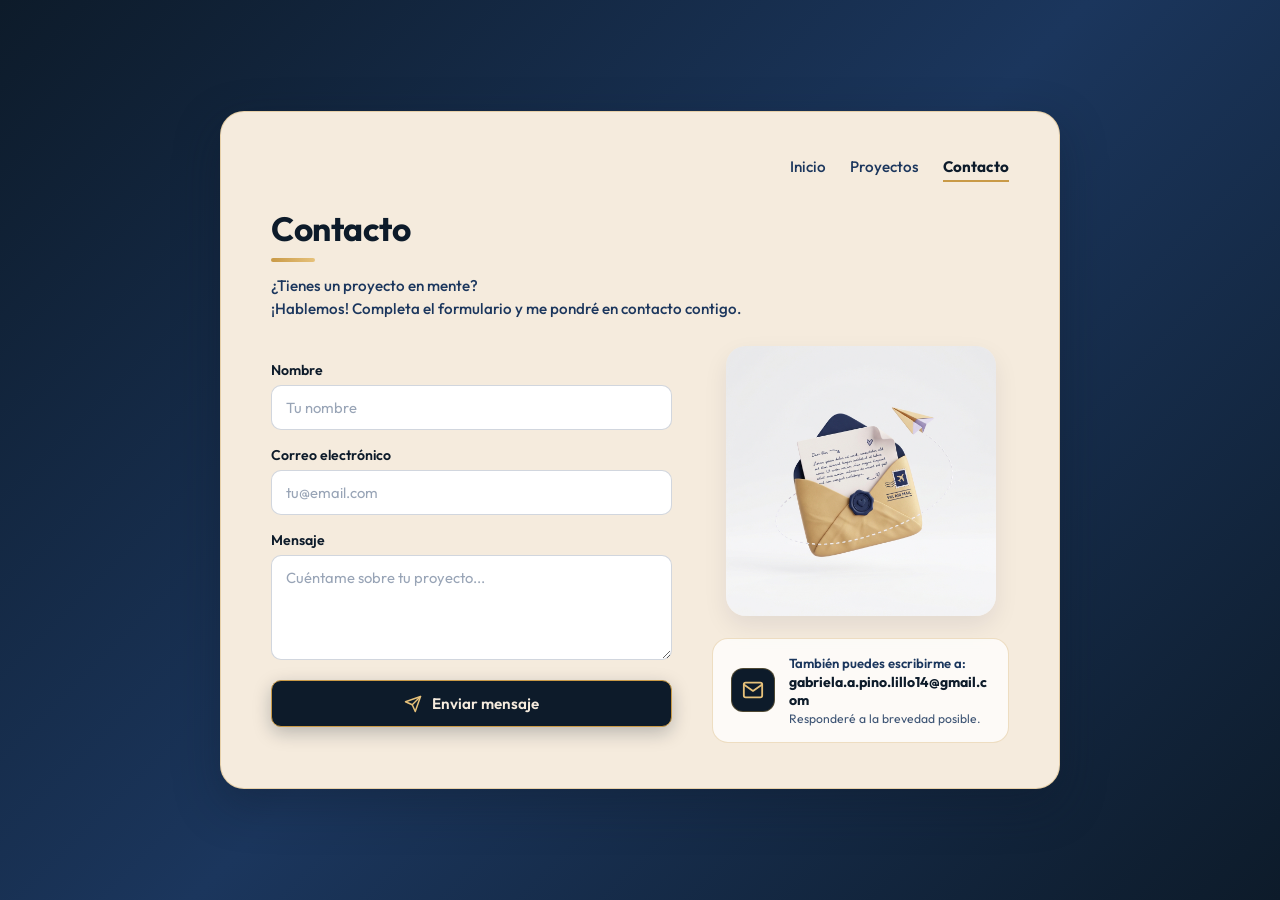
==== commit 905fafd2: "Merge branch 'origin/main' - resolucion de conflicto de contacto" ====
--- a/contacto.html
+++ b/contacto.html
@@ -82,8 +82,8 @@
                         </svg>
                     </div>
                     <div class="direct-info">
-                        <span class="direct-label">También puedes escribirme a</span>
-                        <a href="mailto:gabriela.a.pino.lillo@gmail.com" class="direct-email">gabriela.a.pino.lillo@gmail.com</a>
+                        <span class="direct-label">También puedes escribirme a:</span>
+                        <a href="mailto:gabriela.a.pino.lillo14@gmail.com" class="direct-email">gabriela.a.pino.lillo14@gmail.com</a>
                         <span class="direct-note">Responderé a la brevedad posible.</span>
                     </div>
                 </div>
@@ -93,6 +93,36 @@
 
     </main>
 
+    <!-- INTERACTIVIDAD: MOVIMIENTO DE LA CARTA Y ENVÍO DEL FORMULARIO -->
+    <script>
+        // Movimiento interactivo 3D de la carta con el cursor del ratón
+        const cardIllustration = document.querySelector('.contact-illustration');
+        if (cardIllustration) {
+            cardIllustration.addEventListener('mousemove', (e) => {
+                const rect = cardIllustration.getBoundingClientRect();
+                const x = e.clientX - rect.left - rect.width / 2;
+                const y = e.clientY - rect.top - rect.height / 2;
+                const rotateX = -(y / (rect.height / 2)) * 14;
+                const rotateY = (x / (rect.width / 2)) * 14;
+                cardIllustration.style.transform = `perspective(600px) rotateX(${rotateX}deg) rotateY(${rotateY}deg) translateY(-8px) scale(1.04)`;
+            });
+
+            cardIllustration.addEventListener('mouseleave', () => {
+                cardIllustration.style.transform = '';
+            });
+        }
+
+        // Confirmación amigable al enviar el formulario
+        const contactForm = document.querySelector('.contact-form');
+        if (contactForm) {
+            contactForm.addEventListener('submit', function (e) {
+                e.preventDefault();
+                alert('¡Gracias por comunicarte! Responderé a tu mensaje a la brevedad posible.');
+                this.reset();
+            });
+        }
+    </script>
+
 </body>
 
 </html>
--- a/css/style.css
+++ b/css/style.css
@@ -34,7 +34,7 @@
 
 body {
     font-family: 'Outfit', 'Arial', sans-serif;
-    
+
     /* CÓMO SE HACE EL DEGRADADO AZUL:
        Utilizamos 'linear-gradient(135deg, ...)' combinando el Navy Blue (#0D1B2A)
        y el Ocean Blue (#1B365D). El ángulo a 135 grados da una inclinación diagonal elegante.
@@ -107,12 +107,13 @@
 
 nav a:hover,
 nav a.active {
-    color: var(--antique-gold);
-    /* Color dorado Antique Gold al pasar el cursor o estar activo */
+    color: #ffffff;
+    /* Color blanco al pasar el cursor sobre el enlace o cuando está activo */
 }
 
 nav a.active {
-    border-bottom: 2px solid var(--antique-gold);
+    border-bottom: 2px solid #ffffff;
+    padding-bottom: 2px;
 }
 
 /* ==========================================================================
@@ -269,7 +270,7 @@
 
 .card-projects nav a {
     text-decoration: none;
-    color: var(--ocean-blue);
+    color: #555e6d;
     font-weight: 500;
     font-size: 0.95rem;
     transition: color 0.25s ease, border-color 0.25s ease;
@@ -295,7 +296,7 @@
 .projects-title {
     font-size: 2.1rem;
     font-weight: 700;
-    color: var(--navy-blue);
+    color: #111827;
     letter-spacing: -0.5px;
     margin-bottom: 8px;
 }
@@ -309,7 +310,7 @@
 }
 
 .projects-subtitle {
-    color: var(--ocean-blue);
+    color: #6b7280;
     font-size: 0.95rem;
     font-weight: 500;
     line-height: 1.5;
@@ -328,7 +329,7 @@
     justify-content: space-between;
     gap: 35px;
     padding: 28px 0;
-    border-bottom: 1px solid rgba(201, 154, 71, 0.25);
+    border-bottom: 1px solid #edf0f5;
 }
 
 .project-row:last-child {
@@ -344,14 +345,13 @@
 .project-info h3 {
     font-size: 1.25rem;
     font-weight: 700;
-    color: var(--navy-blue);
+    color: #111827;
     margin-bottom: 8px;
     letter-spacing: -0.2px;
 }
 
 .project-info p {
-    color: var(--navy-blue);
-    opacity: 0.85;
+    color: #6b7280;
     font-size: 0.92rem;
     line-height: 1.55;
     margin-bottom: 14px;
@@ -602,6 +602,24 @@
     gap: 22px;
 }
 
+/* Animación de flotación continua para la carta */
+@keyframes letterFloat {
+    0% {
+        transform: translateY(0px) rotate(0deg);
+        box-shadow: 0 10px 25px rgba(8, 3, 66, 0.1);
+    }
+
+    50% {
+        transform: translateY(-12px) rotate(1.5deg);
+        box-shadow: 0 20px 35px rgba(8, 3, 66, 0.2);
+    }
+
+    100% {
+        transform: translateY(0px) rotate(0deg);
+        box-shadow: 0 10px 25px rgba(8, 3, 66, 0.1);
+    }
+}
+
 .contact-illustration {
     width: 100%;
     max-width: 270px;
@@ -611,9 +629,8 @@
     display: flex;
     align-items: center;
     justify-content: center;
-    background: radial-gradient(circle, rgba(230, 193, 122, 0.3) 0%, rgba(27, 54, 93, 0.08) 70%);
-    border: 1px solid rgba(201, 154, 71, 0.25);
-    box-shadow: 0 10px 25px rgba(13, 27, 42, 0.1);
+    background: radial-gradient(circle, rgba(255, 255, 255, 0.6) 0%, rgba(255, 255, 255, 0.2) 70%);
+    box-shadow: 0 10px 25px rgba(8, 3, 66, 0.08);
 }
 
 .contact-illustration img {
@@ -621,11 +638,12 @@
     height: 100%;
     object-fit: cover;
     display: block;
+    pointer-events: none;
     transition: transform 0.35s ease;
 }
 
 .contact-illustration:hover img {
-    transform: scale(1.04);
+    transform: scale(1.05);
 }
 
 /* Tarjeta flotante "También puedes escribirme a..." */
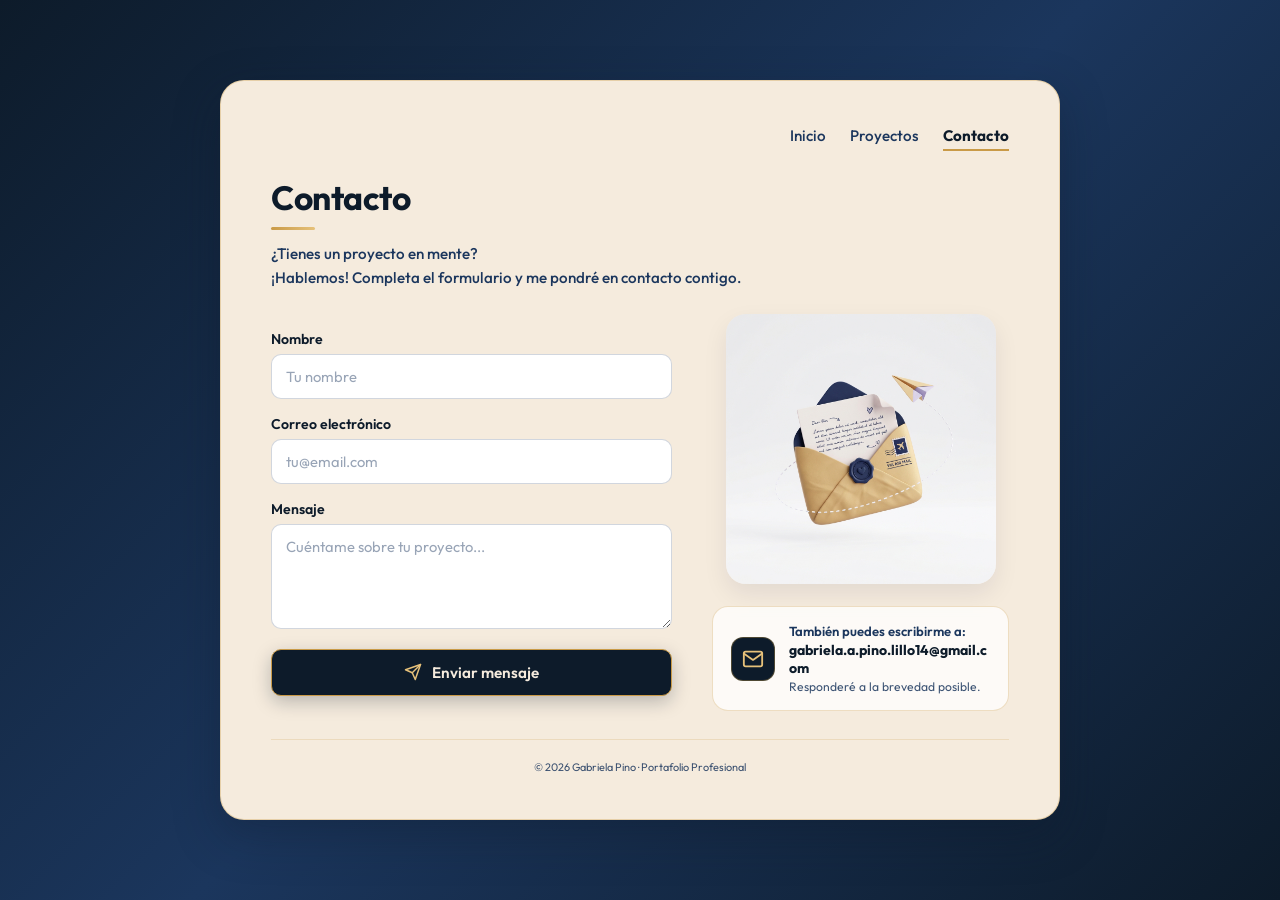
==== commit b0d5ba6e: "cambios a html5" ====
--- a/contacto.html
+++ b/contacto.html
@@ -4,6 +4,8 @@
 <head>
     <meta charset="UTF-8">
     <meta name="viewport" content="width=device-width, initial-scale=1.0">
+    <meta name="description" content="Contáctate con Gabriela Pino para proyectos de marketing digital, estrategias comerciales y experiencia de cliente.">
+    <meta name="author" content="Gabriela Pino">
     <title>Contacto - Gabriela Pino</title>
     <!-- Vinculación del archivo CSS externo -->
     <link rel="stylesheet" href="css/style.css">
@@ -15,39 +17,42 @@
 
 <body class="light-theme">
 
-    <!-- CONTENEDOR PRINCIPAL TIPO TARJETA -->
+    <!-- CONTENEDOR PRINCIPAL TIPO TARJETA (MAIN) -->
     <main class="card card-contact">
 
-        <!-- MENÚ DE NAVEGACIÓN SUPERIOR -->
-        <nav>
-            <a href="index.html">Inicio</a>
-            <a href="proyectos.html">Proyectos</a>
-            <a href="contacto.html" class="active">Contacto</a>
-        </nav>
+        <!-- ENCABEZADO: NAVEGACIÓN Y TÍTULOS -->
+        <header class="card-contact-header">
+            <!-- MENÚ DE NAVEGACIÓN SUPERIOR -->
+            <nav aria-label="Navegación principal">
+                <a href="index.html">Inicio</a>
+                <a href="proyectos.html">Proyectos</a>
+                <a href="contacto.html" class="active" aria-current="page">Contacto</a>
+            </nav>
 
-        <!-- ENCABEZADO DE LA SECCIÓN CONTACTO -->
-        <header class="contact-header">
-            <h1 class="contact-title">Contacto</h1>
-            <div class="accent-line"></div>
-            <p class="contact-subtitle">
-                ¿Tienes un proyecto en mente?<br>
-                ¡Hablemos! Completa el formulario y me pondré en contacto contigo.
-            </p>
+            <!-- ENCABEZADO DE LA SECCIÓN CONTACTO -->
+            <div class="contact-header">
+                <h1 class="contact-title">Contacto</h1>
+                <div class="accent-line" role="separator" aria-hidden="true"></div>
+                <p class="contact-subtitle">
+                    ¿Tienes un proyecto en mente?<br>
+                    ¡Hablemos! Completa el formulario y me pondré en contacto contigo.
+                </p>
+            </div>
         </header>
 
         <!-- CONTENIDO PRINCIPAL: FORMULARIO A LA IZQUIERDA + ILUSTRACIÓN Y DATOS A LA DERECHA -->
         <div class="contact-grid">
 
-            <!-- COLUMNA IZQUIERDA: FORMULARIO -->
-            <form class="contact-form" action="#" method="POST">
+            <!-- COLUMNA IZQUIERDA: FORMULARIO SEMÁNTICO -->
+            <form class="contact-form" action="#" method="POST" aria-label="Formulario de contacto">
                 <div class="form-group">
                     <label for="nombre">Nombre</label>
-                    <input type="text" id="nombre" name="nombre" placeholder="Tu nombre" required>
+                    <input type="text" id="nombre" name="nombre" placeholder="Tu nombre" required autocomplete="name">
                 </div>
 
                 <div class="form-group">
                     <label for="email">Correo electrónico</label>
-                    <input type="email" id="email" name="email" placeholder="tu@email.com" required>
+                    <input type="email" id="email" name="email" placeholder="tu@email.com" required autocomplete="email">
                 </div>
 
                 <div class="form-group">
@@ -58,7 +63,7 @@
 
                 <button type="submit" class="btn-send">
                     <svg xmlns="http://www.w3.org/2000/svg" width="18" height="18" viewBox="0 0 24 24" fill="none"
-                        stroke="currentColor" stroke-width="2" stroke-linecap="round" stroke-linejoin="round">
+                        stroke="currentColor" stroke-width="2" stroke-linecap="round" stroke-linejoin="round" aria-hidden="true">
                         <line x1="22" y1="2" x2="11" y2="13"></line>
                         <polygon points="22 2 15 22 11 13 2 9 22 2"></polygon>
                     </svg>
@@ -66,14 +71,14 @@
                 </button>
             </form>
 
-            <!-- COLUMNA DERECHA: ILUSTRACIÓN + TARJETA DE CORREO DIRECTO -->
-            <div class="contact-sidebar">
-                <div class="contact-illustration">
+            <!-- COLUMNA DERECHA: ASIDE CON ILUSTRACIÓN Y DATOS DE CONTACTO DIRECTO -->
+            <aside class="contact-sidebar" aria-label="Información de contacto directo">
+                <figure class="contact-illustration">
                     <img src="img/contacto-ilustracion.jpg" alt="Ilustración 3D de sobre con carta y avión de papel">
-                </div>
+                </figure>
 
                 <div class="direct-contact-card">
-                    <div class="direct-icon">
+                    <div class="direct-icon" aria-hidden="true">
                         <svg xmlns="http://www.w3.org/2000/svg" width="22" height="22" viewBox="0 0 24 24" fill="none"
                             stroke="currentColor" stroke-width="2" stroke-linecap="round" stroke-linejoin="round">
                             <path d="M4 4h16c1.1 0 2 .9 2 2v12c0 1.1-.9 2-2 2H4c-1.1 0-2-.9-2-2V6c0-1.1.9-2 2-2z">
@@ -87,9 +92,14 @@
                         <span class="direct-note">Responderé a la brevedad posible.</span>
                     </div>
                 </div>
-            </div>
+            </aside>
 
         </div>
+
+        <!-- PIE DE PÁGINA SEMÁNTICO (FOOTER) -->
+        <footer class="contact-footer">
+            <p><small>© 2026 Gabriela Pino · Portafolio Profesional</small></p>
+        </footer>
 
     </main>
 
--- a/css/style.css
+++ b/css/style.css
@@ -1,731 +1,750 @@
-/* ==========================================================================
-   VARIABLES DE LA PALETA NAVY & GOLD
-   ========================================================================== 
-   Definimos los colores de la paleta como variables CSS para que sea fácil
-   modificarlos y mantener la coherencia en todo el sitio web:
-   - Navy Blue: #0D1B2A (Azul marino profundo)
-   - Ocean Blue: #1B365D (Azul océano)
-   - Antique Gold: #C99A47 (Dorado envejecido / clásico)
-   - Champagne Gold: #E6C17A (Dorado champán luminoso)
-   - Ivory: #F5EBDD (Marfil cálido / fondo de tarjeta elegante)
-   ========================================================================== */
-:root {
-    --navy-blue: #0D1B2A;
-    --ocean-blue: #1B365D;
-    --antique-gold: #C99A47;
-    --champagne-gold: #E6C17A;
-    --ivory: #F5EBDD;
-
-    /* Degradados reutilizables */
-    --bg-gradient: linear-gradient(135deg, #0D1B2A 0%, #1B365D 50%, #0D1B2A 100%);
-    --gold-gradient: linear-gradient(90deg, #C99A47 0%, #E6C17A 100%);
-    --gold-btn-gradient: linear-gradient(135deg, #C99A47 0%, #E6C17A 100%);
-}
-
-/* ==========================================================================
-   1. RESET Y ESTILOS GENERALES
-   ========================================================================== */
-* {
-    margin: 0;
-    padding: 0;
-    box-sizing: border-box;
-    /* Permite calcular bordes y paddings dentro del tamaño del elemento */
-}
-
-body {
-    font-family: 'Outfit', 'Arial', sans-serif;
-
-    /* CÓMO SE HACE EL DEGRADADO AZUL:
-       Utilizamos 'linear-gradient(135deg, ...)' combinando el Navy Blue (#0D1B2A)
-       y el Ocean Blue (#1B365D). El ángulo a 135 grados da una inclinación diagonal elegante.
-       'background-attachment: fixed' fija el degradado para que cubra toda la pantalla al hacer scroll. */
-    background: var(--bg-gradient);
-    background-attachment: fixed;
-    color: var(--navy-blue);
-
-    /* ESTRUCTURA DE CENTRADO (FLEXBOX) */
-    display: flex;
-    justify-content: center;
-    /* Centra la tarjeta horizontalmente */
-    align-items: center;
-    /* Centra la tarjeta verticalmente */
-
-    min-height: 100vh;
-    /* Fuerza al body a ocupar todo el alto de la pantalla visible */
-    padding: 20px;
-    /* Colchón de seguridad para que la tarjeta no choque en celulares */
-}
-
-/* ==========================================================================
-   2. CONTENEDOR CENTRAL RESPONSIVO (CARD DE INICIO)
-   ========================================================================== */
-.card {
-    /* Color Ivory (marfil) de la paleta para simular papel fino y elegante */
-    background-color: var(--ivory);
-    border: 1px solid rgba(201, 154, 71, 0.35);
-
-    /* RESPONSIVIDAD */
-    width: 90%;
-    /* Ocupará el 90% de la pantalla en dispositivos móviles */
-    max-width: 600px;
-    /* En pantallas grandes, se detendrá y no medirá más de 600px */
-
-    border-radius: 20px;
-    box-shadow: 0 16px 40px rgba(13, 27, 42, 0.35);
-    /* Sombra profunda con el tono Navy Blue */
-    padding: 40px;
-    text-align: center;
-    /* Centra los textos que pongas dentro por defecto */
-}
-
-/* ==========================================================================
-   3. MENÚ DE NAVEGACIÓN
-   ========================================================================== */
-nav {
-    display: flex;
-    justify-content: flex-end;
-    /* Alinea los enlaces a la derecha */
-    gap: 20px;
-    /* Espacio de separación entre cada enlace */
-    margin-bottom: 25px;
-    /* Espacio hacia abajo para no chocar con la foto */
-}
-
-nav a {
-    text-decoration: none;
-    /* Quita la línea subrayada azul típica de los links */
-    color: var(--ocean-blue);
-    /* Color inicial del enlace usando Ocean Blue */
-    font-weight: 600;
-    /* Hace la letra semi-negrita */
-    font-size: 0.95rem;
-    /* Tamaño de la fuente */
-    transition: color 0.3s ease, border-color 0.3s ease;
-    /* Transición suave al pasar el ratón */
-    padding-bottom: 3px;
-}
-
-nav a:hover,
-nav a.active {
-    color: #ffffff;
-    /* Color blanco al pasar el cursor sobre el enlace o cuando está activo */
-}
-
-nav a.active {
-    border-bottom: 2px solid #ffffff;
-    padding-bottom: 2px;
-}
-
-/* ==========================================================================
-   4. IMAGEN DE PERFIL (AVATAR CIRCULAR)
-   ========================================================================== */
-.avatar-container {
-    margin-bottom: 20px;
-    /* Espacio entre la foto y tu nombre debajo */
-}
-
-.gabriela-img {
-    width: 150px;
-    /* Ancho fijo de la imagen */
-    height: 150px;
-    /* Alto fijo (igual al ancho para que sea un cuadrado perfecto) */
-    border-radius: 50%;
-    /* Transforma el cuadrado en un círculo perfecto */
-    object-fit: cover;
-    /* Evita que la foto se estire o deforme, recortando el exceso */
-    border: 4px solid var(--antique-gold);
-    /* Borde dorado alrededor para resaltar el perfil */
-    box-shadow: 0 6px 20px rgba(201, 154, 71, 0.35);
-    /* Sombra dorada suave para darle relieve de lujo */
-}
-
-/* ==========================================================================
-   5. TEXTOS DE PERFIL (NOMBRE, SUBTÍTULO, DIVISOR Y BIOGRAFÍA)
-   ========================================================================== */
-.profile-name {
-    font-size: 1.85rem;
-    font-weight: 700;
-    color: var(--navy-blue);
-    margin-bottom: 6px;
-    letter-spacing: -0.5px;
-}
-
-.profile-subtitle {
-    font-size: 1.05rem;
-    font-weight: 600;
-    color: var(--antique-gold);
-    margin-bottom: 18px;
-}
-
-.divider {
-    width: 60px;
-    height: 3px;
-    /* Degradado dorado lineal de izquierda a derecha */
-    background: var(--gold-gradient);
-    margin: 0 auto 20px auto;
-    border-radius: 2px;
-}
-
-.profile-bio {
-    font-size: 0.95rem;
-    line-height: 1.65;
-    color: var(--navy-blue);
-    margin-bottom: 30px;
-    opacity: 0.92;
-}
-
-/* ==========================================================================
-   6. BOTONES DE REDES SOCIALES
-   ========================================================================== */
-.social-buttons {
-    display: flex;
-    justify-content: center;
-    align-items: center;
-    gap: 12px;
-    flex-wrap: wrap;
-}
-
-.btn {
-    display: inline-flex;
-    align-items: center;
-    justify-content: center;
-    gap: 8px;
-    padding: 10px 18px;
-    border-radius: 30px;
-    font-size: 0.9rem;
-    font-weight: 600;
-    text-decoration: none;
-    color: #ffffff;
-    transition: transform 0.25s ease, box-shadow 0.25s ease, filter 0.25s ease;
-    box-shadow: 0 4px 12px rgba(13, 27, 42, 0.2);
-}
-
-.btn svg {
-    display: block;
-}
-
-.btn:hover {
-    transform: translateY(-2px);
-}
-
-/* WhatsApp */
-.btn-whatsapp {
-    background-color: #25d366;
-}
-
-.btn-whatsapp:hover {
-    background-color: #1ebd5b;
-    box-shadow: 0 6px 16px rgba(37, 211, 102, 0.4);
-}
-
-/* LinkedIn */
-.btn-linkedin {
-    background-color: #0a66c2;
-}
-
-.btn-linkedin:hover {
-    background-color: #08529d;
-    box-shadow: 0 6px 16px rgba(10, 102, 194, 0.4);
-}
-
-/* Instagram */
-.btn-instagram {
-    background: linear-gradient(45deg, #f09433 0%, #e6683c 25%, #dc2743 50%, #cc2366 75%, #bc1888 100%);
-}
-
-.btn-instagram:hover {
-    box-shadow: 0 6px 16px rgba(220, 39, 67, 0.4);
-    filter: brightness(1.08);
-}
-
-/* ==========================================================================
-   7. PÁGINA DE PROYECTOS (ESTILO NAVY & GOLD)
-   ========================================================================== */
-
-/* Fondo azul con degradado uniforme en páginas secundarias */
-body.light-theme {
-    background: var(--bg-gradient);
-    background-attachment: fixed;
-}
-
-/* Tarjeta principal marfil (Ivory) para proyectos */
-.card-projects {
-    background-color: var(--ivory);
-    border: 1px solid rgba(201, 154, 71, 0.35);
-    width: 92%;
-    max-width: 820px;
-    border-radius: 24px;
-    box-shadow: 0 16px 45px rgba(13, 27, 42, 0.35);
-    padding: 45px 50px;
-    text-align: left;
-}
-
-/* Menú de navegación en proyectos */
-.card-projects nav {
-    display: flex;
-    justify-content: flex-end;
-    gap: 24px;
-    margin-bottom: 25px;
-}
-
-.card-projects nav a {
-    text-decoration: none;
-    color: #555e6d;
-    font-weight: 500;
-    font-size: 0.95rem;
-    transition: color 0.25s ease, border-color 0.25s ease;
-    padding-bottom: 4px;
-}
-
-.card-projects nav a:hover {
-    color: var(--antique-gold);
-}
-
-/* Indicador de pestaña activa con color Antique Gold */
-.card-projects nav a.active {
-    color: var(--navy-blue);
-    font-weight: 700;
-    border-bottom: 2.5px solid var(--antique-gold);
-}
-
-/* Encabezado: Título, barrita decorativa y subtítulo */
-.projects-header {
-    margin-bottom: 20px;
-}
-
-.projects-title {
-    font-size: 2.1rem;
-    font-weight: 700;
-    color: #111827;
-    letter-spacing: -0.5px;
-    margin-bottom: 8px;
-}
-
-.accent-line {
-    width: 44px;
-    height: 3.5px;
-    background: var(--gold-gradient);
-    border-radius: 3px;
-    margin-bottom: 12px;
-}
-
-.projects-subtitle {
-    color: #6b7280;
-    font-size: 0.95rem;
-    font-weight: 500;
-    line-height: 1.5;
-}
-
-/* Contenedor de filas de proyectos */
-.projects-list {
-    display: flex;
-    flex-direction: column;
-}
-
-/* Fila de cada proyecto (Flexbox para separar info e imagen) */
-.project-row {
-    display: flex;
-    align-items: center;
-    justify-content: space-between;
-    gap: 35px;
-    padding: 28px 0;
-    border-bottom: 1px solid #edf0f5;
-}
-
-.project-row:last-child {
-    border-bottom: none;
-    padding-bottom: 0;
-}
-
-/* Columna izquierda: Información del proyecto */
-.project-info {
-    flex: 1;
-}
-
-.project-info h3 {
-    font-size: 1.25rem;
-    font-weight: 700;
-    color: #111827;
-    margin-bottom: 8px;
-    letter-spacing: -0.2px;
-}
-
-.project-info p {
-    color: #6b7280;
-    font-size: 0.92rem;
-    line-height: 1.55;
-    margin-bottom: 14px;
-}
-
-/* Enlace "Ver proyecto ->" con acento dorado */
-.project-link {
-    display: inline-flex;
-    align-items: center;
-    gap: 6px;
-    color: var(--antique-gold);
-    font-weight: 700;
-    font-size: 0.92rem;
-    text-decoration: none;
-    transition: color 0.2s ease, gap 0.2s ease;
-}
-
-.project-link span {
-    display: inline-block;
-    font-size: 1.1rem;
-    transition: transform 0.25s ease;
-}
-
-.project-link:hover {
-    color: var(--ocean-blue);
-    gap: 9px;
-}
-
-.project-link:hover span {
-    transform: translateX(4px);
-}
-
-/* Columna derecha: Miniatura o maqueta del proyecto */
-.project-preview {
-    width: 250px;
-    height: 140px;
-    flex-shrink: 0;
-    border-radius: 14px;
-    overflow: hidden;
-    background-color: rgba(27, 54, 93, 0.06);
-    border: 1px solid rgba(201, 154, 71, 0.25);
-    box-shadow: 0 4px 14px rgba(13, 27, 42, 0.08);
-}
-
-.project-preview img {
-    width: 100%;
-    height: 100%;
-    object-fit: cover;
-    display: block;
-    transition: transform 0.35s ease;
-}
-
-.project-row:hover .project-preview img {
-    transform: scale(1.05);
-}
-
-/* ==========================================================================
-   8. RESPONSIVIDAD PARA CELULARES
-   ========================================================================== */
-@media (max-width: 720px) {
-    .card-projects {
-        padding: 30px 20px;
-        width: 100%;
-        border-radius: 18px;
-    }
-
-    .project-row {
-        flex-direction: column-reverse;
-        align-items: stretch;
-        gap: 16px;
-        padding: 22px 0;
-    }
-
-    .project-preview {
-        width: 100%;
-        height: 180px;
-    }
-
-    .projects-title {
-        font-size: 1.75rem;
-    }
-}
-
-/* ==========================================================================
-   9. PÁGINA DE CONTACTO (ESTILO NAVY & GOLD)
-   ========================================================================== */
-
-/* Tarjeta principal marfil (Ivory) para contacto */
-.card-contact {
-    background-color: var(--ivory);
-    border: 1px solid rgba(201, 154, 71, 0.35);
-    width: 92%;
-    max-width: 840px;
-    border-radius: 24px;
-    box-shadow: 0 16px 45px rgba(13, 27, 42, 0.35);
-    padding: 45px 50px;
-    text-align: left;
-}
-
-/* Menú de navegación en contacto */
-.card-contact nav {
-    display: flex;
-    justify-content: flex-end;
-    gap: 24px;
-    margin-bottom: 25px;
-}
-
-.card-contact nav a {
-    text-decoration: none;
-    color: var(--ocean-blue);
-    font-weight: 500;
-    font-size: 0.95rem;
-    transition: color 0.25s ease, border-color 0.25s ease;
-    padding-bottom: 4px;
-}
-
-.card-contact nav a:hover {
-    color: var(--antique-gold);
-}
-
-.card-contact nav a.active {
-    color: var(--navy-blue);
-    font-weight: 700;
-    border-bottom: 2.5px solid var(--antique-gold);
-}
-
-/* Encabezado: Título, barrita decorativa y subtítulo */
-.contact-header {
-    margin-bottom: 25px;
-}
-
-.contact-title {
-    font-size: 2.1rem;
-    font-weight: 700;
-    color: var(--navy-blue);
-    letter-spacing: -0.5px;
-    margin-bottom: 8px;
-}
-
-.contact-subtitle {
-    color: var(--ocean-blue);
-    font-size: 0.95rem;
-    font-weight: 500;
-    line-height: 1.55;
-}
-
-/* Disposición en 2 columnas (Formulario a la izq, Ilustración a la der) */
-.contact-grid {
-    display: grid;
-    grid-template-columns: 1.15fr 0.85fr;
-    gap: 40px;
-    align-items: center;
-}
-
-/* Formulario */
-.contact-form {
-    display: flex;
-    flex-direction: column;
-    gap: 16px;
-}
-
-.form-group {
-    display: flex;
-    flex-direction: column;
-    gap: 6px;
-}
-
-.form-group label {
-    font-size: 0.88rem;
-    font-weight: 600;
-    color: var(--navy-blue);
-}
-
-.form-group input,
-.form-group textarea {
-    width: 100%;
-    background-color: #ffffff;
-    border: 1.5px solid rgba(27, 54, 93, 0.2);
-    border-radius: 10px;
-    padding: 12px 14px;
-    font-family: inherit;
-    font-size: 0.92rem;
-    color: var(--navy-blue);
-    transition: border-color 0.25s ease, box-shadow 0.25s ease;
-}
-
-.form-group input::placeholder,
-.form-group textarea::placeholder {
-    color: rgba(27, 54, 93, 0.45);
-}
-
-.form-group input:focus,
-.form-group textarea:focus {
-    outline: none;
-    border-color: var(--antique-gold);
-    box-shadow: 0 0 0 3px rgba(201, 154, 71, 0.25);
-}
-
-.form-group textarea {
-    resize: vertical;
-    min-height: 105px;
-}
-
-/* Botón Enviar mensaje con estilo de alto contraste y elegancia */
-.btn-send {
-    display: inline-flex;
-    align-items: center;
-    justify-content: center;
-    gap: 10px;
-    background: var(--navy-blue);
-    color: var(--ivory);
-    border: 1.5px solid var(--antique-gold);
-    border-radius: 10px;
-    padding: 13px 24px;
-    font-family: inherit;
-    font-size: 0.95rem;
-    font-weight: 600;
-    cursor: pointer;
-    box-shadow: 0 6px 18px rgba(13, 27, 42, 0.25);
-    transition: all 0.25s ease;
-    margin-top: 4px;
-    width: 100%;
-}
-
-.btn-send svg {
-    transition: transform 0.25s ease;
-    stroke: var(--champagne-gold);
-}
-
-.btn-send:hover {
-    background: var(--gold-btn-gradient);
-    color: var(--navy-blue);
-    border-color: var(--champagne-gold);
-    transform: translateY(-2px);
-    box-shadow: 0 8px 22px rgba(201, 154, 71, 0.4);
-}
-
-.btn-send:hover svg {
-    stroke: var(--navy-blue);
-    transform: translateX(4px) translateY(-2px);
-}
-
-/* Columna derecha: Ilustración y cajita de contacto directo */
-.contact-sidebar {
-    display: flex;
-    flex-direction: column;
-    align-items: center;
-    gap: 22px;
-}
-
-/* Animación de flotación continua para la carta */
-@keyframes letterFloat {
-    0% {
-        transform: translateY(0px) rotate(0deg);
-        box-shadow: 0 10px 25px rgba(8, 3, 66, 0.1);
-    }
-
-    50% {
-        transform: translateY(-12px) rotate(1.5deg);
-        box-shadow: 0 20px 35px rgba(8, 3, 66, 0.2);
-    }
-
-    100% {
-        transform: translateY(0px) rotate(0deg);
-        box-shadow: 0 10px 25px rgba(8, 3, 66, 0.1);
-    }
-}
-
-.contact-illustration {
-    width: 100%;
-    max-width: 270px;
-    aspect-ratio: 1 / 1;
-    border-radius: 20px;
-    overflow: hidden;
-    display: flex;
-    align-items: center;
-    justify-content: center;
-    background: radial-gradient(circle, rgba(255, 255, 255, 0.6) 0%, rgba(255, 255, 255, 0.2) 70%);
-    box-shadow: 0 10px 25px rgba(8, 3, 66, 0.08);
-}
-
-.contact-illustration img {
-    width: 100%;
-    height: 100%;
-    object-fit: cover;
-    display: block;
-    pointer-events: none;
-    transition: transform 0.35s ease;
-}
-
-.contact-illustration:hover img {
-    transform: scale(1.05);
-}
-
-/* Tarjeta flotante "También puedes escribirme a..." */
-.direct-contact-card {
-    width: 100%;
-    background-color: rgba(255, 255, 255, 0.75);
-    border: 1px solid rgba(201, 154, 71, 0.3);
-    border-radius: 16px;
-    padding: 16px 18px;
-    display: flex;
-    align-items: center;
-    gap: 14px;
-    backdrop-filter: blur(4px);
-    transition: background-color 0.25s ease, transform 0.25s ease, border-color 0.25s ease;
-}
-
-.direct-contact-card:hover {
-    background-color: #ffffff;
-    border-color: var(--antique-gold);
-    transform: translateY(-2px);
-    box-shadow: 0 6px 16px rgba(13, 27, 42, 0.08);
-}
-
-.direct-icon {
-    width: 44px;
-    height: 44px;
-    border-radius: 12px;
-    background-color: var(--navy-blue);
-    color: var(--champagne-gold);
-    display: flex;
-    align-items: center;
-    justify-content: center;
-    flex-shrink: 0;
-    border: 1px solid rgba(201, 154, 71, 0.35);
-}
-
-.direct-info {
-    display: flex;
-    flex-direction: column;
-    gap: 2px;
-}
-
-.direct-label {
-    font-size: 0.82rem;
-    font-weight: 600;
-    color: var(--ocean-blue);
-}
-
-.direct-email {
-    font-size: 0.88rem;
-    font-weight: 700;
-    color: var(--navy-blue);
-    text-decoration: none;
-    transition: color 0.2s;
-    word-break: break-all;
-}
-
-.direct-email:hover {
-    color: var(--antique-gold);
-    text-decoration: underline;
-}
-
-.direct-note {
-    font-size: 0.76rem;
-    color: var(--ocean-blue);
-    opacity: 0.85;
-}
-
-/* Responsividad para móviles en contacto */
-@media (max-width: 760px) {
-    .card-contact {
-        padding: 30px 20px;
-        width: 100%;
-        border-radius: 18px;
-    }
-
-    .contact-grid {
-        grid-template-columns: 1fr;
-        gap: 28px;
-    }
-
-    .contact-illustration {
-        max-width: 220px;
-    }
-}+/* ==========================================================================
+   VARIABLES DE LA PALETA NAVY & GOLD
+   ========================================================================== 
+   Definimos los colores de la paleta como variables CSS para que sea fácil
+   modificarlos y mantener la coherencia en todo el sitio web:
+   - Navy Blue: #0D1B2A (Azul marino profundo)
+   - Ocean Blue: #1B365D (Azul océano)
+   - Antique Gold: #C99A47 (Dorado envejecido / clásico)
+   - Champagne Gold: #E6C17A (Dorado champán luminoso)
+   - Ivory: #F5EBDD (Marfil cálido / fondo de tarjeta elegante)
+   ========================================================================== */
+:root {
+    --navy-blue: #0D1B2A;
+    --ocean-blue: #1B365D;
+    --antique-gold: #C99A47;
+    --champagne-gold: #E6C17A;
+    --ivory: #F5EBDD;
+
+    /* Degradados reutilizables */
+    --bg-gradient: linear-gradient(135deg, #0D1B2A 0%, #1B365D 50%, #0D1B2A 100%);
+    --gold-gradient: linear-gradient(90deg, #C99A47 0%, #E6C17A 100%);
+    --gold-btn-gradient: linear-gradient(135deg, #C99A47 0%, #E6C17A 100%);
+}
+
+/* ==========================================================================
+   1. RESET Y ESTILOS GENERALES
+   ========================================================================== */
+* {
+    margin: 0;
+    padding: 0;
+    box-sizing: border-box;
+    /* Permite calcular bordes y paddings dentro del tamaño del elemento */
+}
+
+body {
+    font-family: 'Outfit', 'Arial', sans-serif;
+
+    /* CÓMO SE HACE EL DEGRADADO AZUL:
+       Utilizamos 'linear-gradient(135deg, ...)' combinando el Navy Blue (#0D1B2A)
+       y el Ocean Blue (#1B365D). El ángulo a 135 grados da una inclinación diagonal elegante.
+       'background-attachment: fixed' fija el degradado para que cubra toda la pantalla al hacer scroll. */
+    background: var(--bg-gradient);
+    background-attachment: fixed;
+    color: var(--navy-blue);
+
+    /* ESTRUCTURA DE CENTRADO (FLEXBOX) */
+    display: flex;
+    justify-content: center;
+    /* Centra la tarjeta horizontalmente */
+    align-items: center;
+    /* Centra la tarjeta verticalmente */
+
+    min-height: 100vh;
+    /* Fuerza al body a ocupar todo el alto de la pantalla visible */
+    padding: 20px;
+    /* Colchón de seguridad para que la tarjeta no choque en celulares */
+}
+
+/* ==========================================================================
+   2. CONTENEDOR CENTRAL RESPONSIVO (CARD DE INICIO)
+   ========================================================================== */
+.card {
+    /* Color Ivory (marfil) de la paleta para simular papel fino y elegante */
+    background-color: var(--ivory);
+    border: 1px solid rgba(201, 154, 71, 0.35);
+
+    /* RESPONSIVIDAD */
+    width: 90%;
+    /* Ocupará el 90% de la pantalla en dispositivos móviles */
+    max-width: 600px;
+    /* En pantallas grandes, se detendrá y no medirá más de 600px */
+
+    border-radius: 20px;
+    box-shadow: 0 16px 40px rgba(13, 27, 42, 0.35);
+    /* Sombra profunda con el tono Navy Blue */
+    padding: 40px;
+    text-align: center;
+    /* Centra los textos que pongas dentro por defecto */
+}
+
+/* ==========================================================================
+   3. MENÚ DE NAVEGACIÓN
+   ========================================================================== */
+nav {
+    display: flex;
+    justify-content: flex-end;
+    /* Alinea los enlaces a la derecha */
+    gap: 20px;
+    /* Espacio de separación entre cada enlace */
+    margin-bottom: 25px;
+    /* Espacio hacia abajo para no chocar con la foto */
+}
+
+nav a {
+    text-decoration: none;
+    /* Quita la línea subrayada azul típica de los links */
+    color: var(--ocean-blue);
+    /* Color inicial del enlace usando Ocean Blue */
+    font-weight: 600;
+    /* Hace la letra semi-negrita */
+    font-size: 0.95rem;
+    /* Tamaño de la fuente */
+    transition: color 0.3s ease, border-color 0.3s ease;
+    /* Transición suave al pasar el ratón */
+    padding-bottom: 3px;
+}
+
+nav a:hover,
+nav a.active {
+    color: #ffffff;
+    /* Color blanco al pasar el cursor sobre el enlace o cuando está activo */
+}
+
+nav a.active {
+    border-bottom: 2px solid #ffffff;
+    padding-bottom: 2px;
+}
+
+/* ==========================================================================
+   4. IMAGEN DE PERFIL (AVATAR CIRCULAR)
+   ========================================================================== */
+.avatar-container {
+    margin-bottom: 20px;
+    /* Espacio entre la foto y tu nombre debajo */
+}
+
+.gabriela-img {
+    width: 150px;
+    /* Ancho fijo de la imagen */
+    height: 150px;
+    /* Alto fijo (igual al ancho para que sea un cuadrado perfecto) */
+    border-radius: 50%;
+    /* Transforma el cuadrado en un círculo perfecto */
+    object-fit: cover;
+    /* Evita que la foto se estire o deforme, recortando el exceso */
+    border: 4px solid var(--antique-gold);
+    /* Borde dorado alrededor para resaltar el perfil */
+    box-shadow: 0 6px 20px rgba(201, 154, 71, 0.35);
+    /* Sombra dorada suave para darle relieve de lujo */
+}
+
+/* ==========================================================================
+   5. TEXTOS DE PERFIL (NOMBRE, SUBTÍTULO, DIVISOR Y BIOGRAFÍA)
+   ========================================================================== */
+.profile-name {
+    font-size: 1.85rem;
+    font-weight: 700;
+    color: var(--navy-blue);
+    margin-bottom: 6px;
+    letter-spacing: -0.5px;
+}
+
+.profile-subtitle {
+    font-size: 1.05rem;
+    font-weight: 600;
+    color: var(--antique-gold);
+    margin-bottom: 18px;
+}
+
+.divider {
+    width: 60px;
+    height: 3px;
+    /* Degradado dorado lineal de izquierda a derecha */
+    background: var(--gold-gradient);
+    margin: 0 auto 20px auto;
+    border-radius: 2px;
+}
+
+.profile-bio {
+    font-size: 0.95rem;
+    line-height: 1.65;
+    color: var(--navy-blue);
+    margin-bottom: 30px;
+    opacity: 0.92;
+}
+
+/* ==========================================================================
+   6. BOTONES DE REDES SOCIALES
+   ========================================================================== */
+.social-buttons {
+    display: flex;
+    justify-content: center;
+    align-items: center;
+    gap: 12px;
+    flex-wrap: wrap;
+}
+
+.btn {
+    display: inline-flex;
+    align-items: center;
+    justify-content: center;
+    gap: 8px;
+    padding: 10px 18px;
+    border-radius: 30px;
+    font-size: 0.9rem;
+    font-weight: 600;
+    text-decoration: none;
+    color: #ffffff;
+    transition: transform 0.25s ease, box-shadow 0.25s ease, filter 0.25s ease;
+    box-shadow: 0 4px 12px rgba(13, 27, 42, 0.2);
+}
+
+.btn svg {
+    display: block;
+}
+
+.btn:hover {
+    transform: translateY(-2px);
+}
+
+/* WhatsApp */
+.btn-whatsapp {
+    background-color: #25d366;
+}
+
+.btn-whatsapp:hover {
+    background-color: #1ebd5b;
+    box-shadow: 0 6px 16px rgba(37, 211, 102, 0.4);
+}
+
+/* LinkedIn */
+.btn-linkedin {
+    background-color: #0a66c2;
+}
+
+.btn-linkedin:hover {
+    background-color: #08529d;
+    box-shadow: 0 6px 16px rgba(10, 102, 194, 0.4);
+}
+
+/* Instagram */
+.btn-instagram {
+    background: linear-gradient(45deg, #f09433 0%, #e6683c 25%, #dc2743 50%, #cc2366 75%, #bc1888 100%);
+}
+
+.btn-instagram:hover {
+    box-shadow: 0 6px 16px rgba(220, 39, 67, 0.4);
+    filter: brightness(1.08);
+}
+
+/* ==========================================================================
+   7. PÁGINA DE PROYECTOS (ESTILO NAVY & GOLD)
+   ========================================================================== */
+
+/* Fondo azul con degradado uniforme en páginas secundarias */
+body.light-theme {
+    background: var(--bg-gradient);
+    background-attachment: fixed;
+}
+
+/* Tarjeta principal marfil (Ivory) para proyectos */
+.card-projects {
+    background-color: var(--ivory);
+    border: 1px solid rgba(201, 154, 71, 0.35);
+    width: 92%;
+    max-width: 820px;
+    border-radius: 24px;
+    box-shadow: 0 16px 45px rgba(13, 27, 42, 0.35);
+    padding: 45px 50px;
+    text-align: left;
+}
+
+/* Menú de navegación en proyectos */
+.card-projects nav {
+    display: flex;
+    justify-content: flex-end;
+    gap: 24px;
+    margin-bottom: 25px;
+}
+
+.card-projects nav a {
+    text-decoration: none;
+    color: #555e6d;
+    font-weight: 500;
+    font-size: 0.95rem;
+    transition: color 0.25s ease, border-color 0.25s ease;
+    padding-bottom: 4px;
+}
+
+.card-projects nav a:hover {
+    color: var(--antique-gold);
+}
+
+/* Indicador de pestaña activa con color Antique Gold */
+.card-projects nav a.active {
+    color: var(--navy-blue);
+    font-weight: 700;
+    border-bottom: 2.5px solid var(--antique-gold);
+}
+
+/* Encabezado: Título, barrita decorativa y subtítulo */
+.projects-header {
+    margin-bottom: 20px;
+}
+
+.projects-title {
+    font-size: 2.1rem;
+    font-weight: 700;
+    color: #111827;
+    letter-spacing: -0.5px;
+    margin-bottom: 8px;
+}
+
+.accent-line {
+    width: 44px;
+    height: 3.5px;
+    background: var(--gold-gradient);
+    border-radius: 3px;
+    margin-bottom: 12px;
+}
+
+.projects-subtitle {
+    color: #6b7280;
+    font-size: 0.95rem;
+    font-weight: 500;
+    line-height: 1.5;
+}
+
+/* Contenedor de filas de proyectos */
+.projects-list {
+    display: flex;
+    flex-direction: column;
+}
+
+/* Fila de cada proyecto (Flexbox para separar info e imagen) */
+.project-row {
+    display: flex;
+    align-items: center;
+    justify-content: space-between;
+    gap: 35px;
+    padding: 28px 0;
+    border-bottom: 1px solid #edf0f5;
+}
+
+.project-row:last-child {
+    border-bottom: none;
+    padding-bottom: 0;
+}
+
+/* Columna izquierda: Información del proyecto */
+.project-info {
+    flex: 1;
+}
+
+.project-info h3 {
+    font-size: 1.25rem;
+    font-weight: 700;
+    color: #111827;
+    margin-bottom: 8px;
+    letter-spacing: -0.2px;
+}
+
+.project-info p {
+    color: #6b7280;
+    font-size: 0.92rem;
+    line-height: 1.55;
+    margin-bottom: 14px;
+}
+
+/* Enlace "Ver proyecto ->" con acento dorado */
+.project-link {
+    display: inline-flex;
+    align-items: center;
+    gap: 6px;
+    color: var(--antique-gold);
+    font-weight: 700;
+    font-size: 0.92rem;
+    text-decoration: none;
+    transition: color 0.2s ease, gap 0.2s ease;
+}
+
+.project-link span {
+    display: inline-block;
+    font-size: 1.1rem;
+    transition: transform 0.25s ease;
+}
+
+.project-link:hover {
+    color: var(--ocean-blue);
+    gap: 9px;
+}
+
+.project-link:hover span {
+    transform: translateX(4px);
+}
+
+/* Columna derecha: Miniatura o maqueta del proyecto */
+.project-preview {
+    width: 250px;
+    height: 140px;
+    flex-shrink: 0;
+    border-radius: 14px;
+    overflow: hidden;
+    background-color: rgba(27, 54, 93, 0.06);
+    border: 1px solid rgba(201, 154, 71, 0.25);
+    box-shadow: 0 4px 14px rgba(13, 27, 42, 0.08);
+}
+
+.project-preview img {
+    width: 100%;
+    height: 100%;
+    object-fit: cover;
+    display: block;
+    transition: transform 0.35s ease;
+}
+
+.project-row:hover .project-preview img {
+    transform: scale(1.05);
+}
+
+/* ==========================================================================
+   8. RESPONSIVIDAD PARA CELULARES
+   ========================================================================== */
+@media (max-width: 720px) {
+    .card-projects {
+        padding: 30px 20px;
+        width: 100%;
+        border-radius: 18px;
+    }
+
+    .project-row {
+        flex-direction: column-reverse;
+        align-items: stretch;
+        gap: 16px;
+        padding: 22px 0;
+    }
+
+    .project-preview {
+        width: 100%;
+        height: 180px;
+    }
+
+    .projects-title {
+        font-size: 1.75rem;
+    }
+}
+
+/* ==========================================================================
+   9. PÁGINA DE CONTACTO (ESTILO NAVY & GOLD)
+   ========================================================================== */
+
+/* Tarjeta principal marfil (Ivory) para contacto */
+.card-contact {
+    background-color: var(--ivory);
+    border: 1px solid rgba(201, 154, 71, 0.35);
+    width: 92%;
+    max-width: 840px;
+    border-radius: 24px;
+    box-shadow: 0 16px 45px rgba(13, 27, 42, 0.35);
+    padding: 45px 50px;
+    text-align: left;
+}
+
+/* Menú de navegación en contacto */
+.card-contact nav {
+    display: flex;
+    justify-content: flex-end;
+    gap: 24px;
+    margin-bottom: 25px;
+}
+
+.card-contact nav a {
+    text-decoration: none;
+    color: var(--ocean-blue);
+    font-weight: 500;
+    font-size: 0.95rem;
+    transition: color 0.25s ease, border-color 0.25s ease;
+    padding-bottom: 4px;
+}
+
+.card-contact nav a:hover {
+    color: var(--antique-gold);
+}
+
+.card-contact nav a.active {
+    color: var(--navy-blue);
+    font-weight: 700;
+    border-bottom: 2.5px solid var(--antique-gold);
+}
+
+/* Encabezado: Título, barrita decorativa y subtítulo */
+.contact-header {
+    margin-bottom: 25px;
+}
+
+.contact-title {
+    font-size: 2.1rem;
+    font-weight: 700;
+    color: var(--navy-blue);
+    letter-spacing: -0.5px;
+    margin-bottom: 8px;
+}
+
+.contact-subtitle {
+    color: var(--ocean-blue);
+    font-size: 0.95rem;
+    font-weight: 500;
+    line-height: 1.55;
+}
+
+/* Disposición en 2 columnas (Formulario a la izq, Ilustración a la der) */
+.contact-grid {
+    display: grid;
+    grid-template-columns: 1.15fr 0.85fr;
+    gap: 40px;
+    align-items: center;
+}
+
+/* Formulario */
+.contact-form {
+    display: flex;
+    flex-direction: column;
+    gap: 16px;
+}
+
+.form-group {
+    display: flex;
+    flex-direction: column;
+    gap: 6px;
+}
+
+.form-group label {
+    font-size: 0.88rem;
+    font-weight: 600;
+    color: var(--navy-blue);
+}
+
+.form-group input,
+.form-group textarea {
+    width: 100%;
+    background-color: #ffffff;
+    border: 1.5px solid rgba(27, 54, 93, 0.2);
+    border-radius: 10px;
+    padding: 12px 14px;
+    font-family: inherit;
+    font-size: 0.92rem;
+    color: var(--navy-blue);
+    transition: border-color 0.25s ease, box-shadow 0.25s ease;
+}
+
+.form-group input::placeholder,
+.form-group textarea::placeholder {
+    color: rgba(27, 54, 93, 0.45);
+}
+
+.form-group input:focus,
+.form-group textarea:focus {
+    outline: none;
+    border-color: var(--antique-gold);
+    box-shadow: 0 0 0 3px rgba(201, 154, 71, 0.25);
+}
+
+.form-group textarea {
+    resize: vertical;
+    min-height: 105px;
+}
+
+/* Botón Enviar mensaje con estilo de alto contraste y elegancia */
+.btn-send {
+    display: inline-flex;
+    align-items: center;
+    justify-content: center;
+    gap: 10px;
+    background: var(--navy-blue);
+    color: var(--ivory);
+    border: 1.5px solid var(--antique-gold);
+    border-radius: 10px;
+    padding: 13px 24px;
+    font-family: inherit;
+    font-size: 0.95rem;
+    font-weight: 600;
+    cursor: pointer;
+    box-shadow: 0 6px 18px rgba(13, 27, 42, 0.25);
+    transition: all 0.25s ease;
+    margin-top: 4px;
+    width: 100%;
+}
+
+.btn-send svg {
+    transition: transform 0.25s ease;
+    stroke: var(--champagne-gold);
+}
+
+.btn-send:hover {
+    background: var(--gold-btn-gradient);
+    color: var(--navy-blue);
+    border-color: var(--champagne-gold);
+    transform: translateY(-2px);
+    box-shadow: 0 8px 22px rgba(201, 154, 71, 0.4);
+}
+
+.btn-send:hover svg {
+    stroke: var(--navy-blue);
+    transform: translateX(4px) translateY(-2px);
+}
+
+/* Columna derecha: Ilustración y cajita de contacto directo */
+.contact-sidebar {
+    display: flex;
+    flex-direction: column;
+    align-items: center;
+    gap: 22px;
+}
+
+/* Animación de flotación continua para la carta */
+@keyframes letterFloat {
+    0% {
+        transform: translateY(0px) rotate(0deg);
+        box-shadow: 0 10px 25px rgba(8, 3, 66, 0.1);
+    }
+
+    50% {
+        transform: translateY(-12px) rotate(1.5deg);
+        box-shadow: 0 20px 35px rgba(8, 3, 66, 0.2);
+    }
+
+    100% {
+        transform: translateY(0px) rotate(0deg);
+        box-shadow: 0 10px 25px rgba(8, 3, 66, 0.1);
+    }
+}
+
+.contact-illustration {
+    width: 100%;
+    max-width: 270px;
+    aspect-ratio: 1 / 1;
+    border-radius: 20px;
+    overflow: hidden;
+    display: flex;
+    align-items: center;
+    justify-content: center;
+    background: radial-gradient(circle, rgba(255, 255, 255, 0.6) 0%, rgba(255, 255, 255, 0.2) 70%);
+    box-shadow: 0 10px 25px rgba(8, 3, 66, 0.08);
+}
+
+.contact-illustration img {
+    width: 100%;
+    height: 100%;
+    object-fit: cover;
+    display: block;
+    pointer-events: none;
+    transition: transform 0.35s ease;
+}
+
+.contact-illustration:hover img {
+    transform: scale(1.05);
+}
+
+/* Tarjeta flotante "También puedes escribirme a..." */
+.direct-contact-card {
+    width: 100%;
+    background-color: rgba(255, 255, 255, 0.75);
+    border: 1px solid rgba(201, 154, 71, 0.3);
+    border-radius: 16px;
+    padding: 16px 18px;
+    display: flex;
+    align-items: center;
+    gap: 14px;
+    backdrop-filter: blur(4px);
+    transition: background-color 0.25s ease, transform 0.25s ease, border-color 0.25s ease;
+}
+
+.direct-contact-card:hover {
+    background-color: #ffffff;
+    border-color: var(--antique-gold);
+    transform: translateY(-2px);
+    box-shadow: 0 6px 16px rgba(13, 27, 42, 0.08);
+}
+
+.direct-icon {
+    width: 44px;
+    height: 44px;
+    border-radius: 12px;
+    background-color: var(--navy-blue);
+    color: var(--champagne-gold);
+    display: flex;
+    align-items: center;
+    justify-content: center;
+    flex-shrink: 0;
+    border: 1px solid rgba(201, 154, 71, 0.35);
+}
+
+.direct-info {
+    display: flex;
+    flex-direction: column;
+    gap: 2px;
+}
+
+.direct-label {
+    font-size: 0.82rem;
+    font-weight: 600;
+    color: var(--ocean-blue);
+}
+
+.direct-email {
+    font-size: 0.88rem;
+    font-weight: 700;
+    color: var(--navy-blue);
+    text-decoration: none;
+    transition: color 0.2s;
+    word-break: break-all;
+}
+
+.direct-email:hover {
+    color: var(--antique-gold);
+    text-decoration: underline;
+}
+
+.direct-note {
+    font-size: 0.76rem;
+    color: var(--ocean-blue);
+    opacity: 0.85;
+}
+
+/* Responsividad para móviles en contacto */
+@media (max-width: 760px) {
+    .card-contact {
+        padding: 30px 20px;
+        width: 100%;
+        border-radius: 18px;
+    }
+
+    .contact-grid {
+        grid-template-columns: 1fr;
+        gap: 28px;
+    }
+
+    .contact-illustration {
+        max-width: 220px;
+    }
+}
+
+/* ==========================================================================
+   8. PIE DE PÁGINA SEMÁNTICO Y CRÉDITOS
+   ========================================================================== */
+.footer-credit,
+.projects-footer,
+.contact-footer {
+    margin-top: 28px;
+    padding-top: 18px;
+    border-top: 1px solid rgba(201, 154, 71, 0.25);
+    text-align: center;
+    font-size: 0.82rem;
+    color: var(--ocean-blue);
+    opacity: 0.85;
+}
+
+.profile-footer {
+    margin-top: 5px;
+}
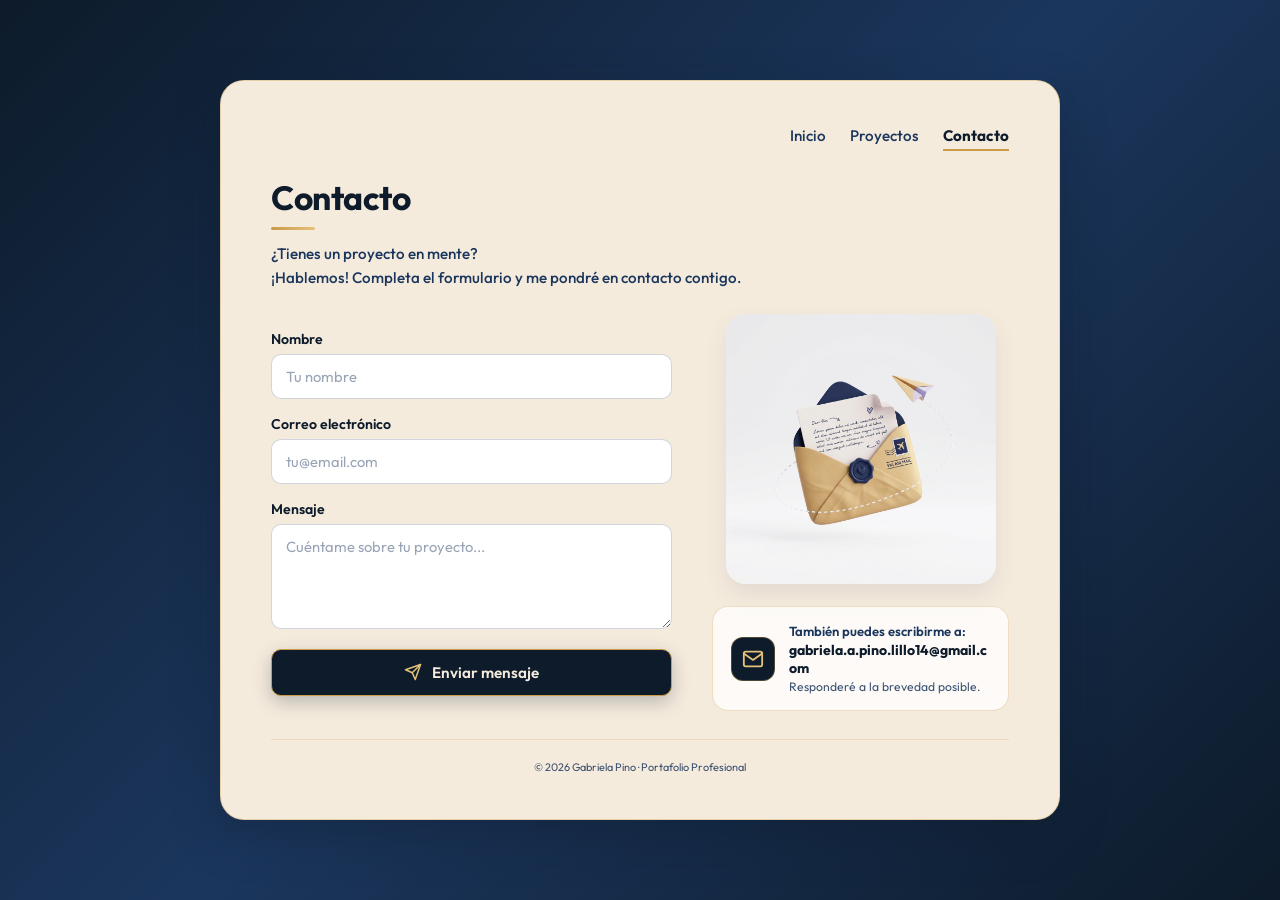
==== commit 7f688860: "agrego nuevos colores, animacion y finalizo el proyecto" ====
--- a/contacto.html
+++ b/contacto.html
@@ -13,15 +13,17 @@
     <link rel="preconnect" href="https://fonts.googleapis.com">
     <link rel="preconnect" href="https://fonts.gstatic.com" crossorigin>
     <link href="https://fonts.googleapis.com/css2?family=Outfit:wght@300;400;500;600;700&display=swap" rel="stylesheet">
+    <!-- Estilos de la librería de animación AOS -->
+    <link rel="stylesheet" href="https://unpkg.com/aos@next/dist/aos.css" />
 </head>
 
 <body class="light-theme">
 
     <!-- CONTENEDOR PRINCIPAL TIPO TARJETA (MAIN) -->
-    <main class="card card-contact">
+    <main class="card card-contact" data-aos="fade-up" data-aos-duration="900">
 
         <!-- ENCABEZADO: NAVEGACIÓN Y TÍTULOS -->
-        <header class="card-contact-header">
+        <header class="card-contact-header" data-aos="fade-down" data-aos-delay="100">
             <!-- MENÚ DE NAVEGACIÓN SUPERIOR -->
             <nav aria-label="Navegación principal">
                 <a href="index.html">Inicio</a>
@@ -43,8 +45,8 @@
         <!-- CONTENIDO PRINCIPAL: FORMULARIO A LA IZQUIERDA + ILUSTRACIÓN Y DATOS A LA DERECHA -->
         <div class="contact-grid">
 
-            <!-- COLUMNA IZQUIERDA: FORMULARIO SEMÁNTICO -->
-            <form class="contact-form" action="#" method="POST" aria-label="Formulario de contacto">
+            <!-- COLUMNA IZQUIERDA: FORMULARIO SEMÁNTICO CON ANIMACIÓN -->
+            <form class="contact-form" action="#" method="POST" aria-label="Formulario de contacto" data-aos="fade-right" data-aos-delay="200">
                 <div class="form-group">
                     <label for="nombre">Nombre</label>
                     <input type="text" id="nombre" name="nombre" placeholder="Tu nombre" required autocomplete="name">
@@ -72,7 +74,7 @@
             </form>
 
             <!-- COLUMNA DERECHA: ASIDE CON ILUSTRACIÓN Y DATOS DE CONTACTO DIRECTO -->
-            <aside class="contact-sidebar" aria-label="Información de contacto directo">
+            <aside class="contact-sidebar" aria-label="Información de contacto directo" data-aos="fade-left" data-aos-delay="300">
                 <figure class="contact-illustration">
                     <img src="img/contacto-ilustracion.jpg" alt="Ilustración 3D de sobre con carta y avión de papel">
                 </figure>
@@ -133,6 +135,15 @@
         }
     </script>
 
+    <!-- Librería de animación AOS (Animate On Scroll) -->
+    <script src="https://unpkg.com/aos@next/dist/aos.js"></script>
+    <script>
+        AOS.init({
+            duration: 800,
+            once: true
+        });
+    </script>
+
 </body>
 
 </html>
--- a/css/style.css
+++ b/css/style.css
@@ -1,750 +1,750 @@
-/* ==========================================================================
-   VARIABLES DE LA PALETA NAVY & GOLD
-   ========================================================================== 
-   Definimos los colores de la paleta como variables CSS para que sea fácil
-   modificarlos y mantener la coherencia en todo el sitio web:
-   - Navy Blue: #0D1B2A (Azul marino profundo)
-   - Ocean Blue: #1B365D (Azul océano)
-   - Antique Gold: #C99A47 (Dorado envejecido / clásico)
-   - Champagne Gold: #E6C17A (Dorado champán luminoso)
-   - Ivory: #F5EBDD (Marfil cálido / fondo de tarjeta elegante)
-   ========================================================================== */
-:root {
-    --navy-blue: #0D1B2A;
-    --ocean-blue: #1B365D;
-    --antique-gold: #C99A47;
-    --champagne-gold: #E6C17A;
-    --ivory: #F5EBDD;
-
-    /* Degradados reutilizables */
-    --bg-gradient: linear-gradient(135deg, #0D1B2A 0%, #1B365D 50%, #0D1B2A 100%);
-    --gold-gradient: linear-gradient(90deg, #C99A47 0%, #E6C17A 100%);
-    --gold-btn-gradient: linear-gradient(135deg, #C99A47 0%, #E6C17A 100%);
-}
-
-/* ==========================================================================
-   1. RESET Y ESTILOS GENERALES
-   ========================================================================== */
-* {
-    margin: 0;
-    padding: 0;
-    box-sizing: border-box;
-    /* Permite calcular bordes y paddings dentro del tamaño del elemento */
-}
-
-body {
-    font-family: 'Outfit', 'Arial', sans-serif;
-
-    /* CÓMO SE HACE EL DEGRADADO AZUL:
-       Utilizamos 'linear-gradient(135deg, ...)' combinando el Navy Blue (#0D1B2A)
-       y el Ocean Blue (#1B365D). El ángulo a 135 grados da una inclinación diagonal elegante.
-       'background-attachment: fixed' fija el degradado para que cubra toda la pantalla al hacer scroll. */
-    background: var(--bg-gradient);
-    background-attachment: fixed;
-    color: var(--navy-blue);
-
-    /* ESTRUCTURA DE CENTRADO (FLEXBOX) */
-    display: flex;
-    justify-content: center;
-    /* Centra la tarjeta horizontalmente */
-    align-items: center;
-    /* Centra la tarjeta verticalmente */
-
-    min-height: 100vh;
-    /* Fuerza al body a ocupar todo el alto de la pantalla visible */
-    padding: 20px;
-    /* Colchón de seguridad para que la tarjeta no choque en celulares */
-}
-
-/* ==========================================================================
-   2. CONTENEDOR CENTRAL RESPONSIVO (CARD DE INICIO)
-   ========================================================================== */
-.card {
-    /* Color Ivory (marfil) de la paleta para simular papel fino y elegante */
-    background-color: var(--ivory);
-    border: 1px solid rgba(201, 154, 71, 0.35);
-
-    /* RESPONSIVIDAD */
-    width: 90%;
-    /* Ocupará el 90% de la pantalla en dispositivos móviles */
-    max-width: 600px;
-    /* En pantallas grandes, se detendrá y no medirá más de 600px */
-
-    border-radius: 20px;
-    box-shadow: 0 16px 40px rgba(13, 27, 42, 0.35);
-    /* Sombra profunda con el tono Navy Blue */
-    padding: 40px;
-    text-align: center;
-    /* Centra los textos que pongas dentro por defecto */
-}
-
-/* ==========================================================================
-   3. MENÚ DE NAVEGACIÓN
-   ========================================================================== */
-nav {
-    display: flex;
-    justify-content: flex-end;
-    /* Alinea los enlaces a la derecha */
-    gap: 20px;
-    /* Espacio de separación entre cada enlace */
-    margin-bottom: 25px;
-    /* Espacio hacia abajo para no chocar con la foto */
-}
-
-nav a {
-    text-decoration: none;
-    /* Quita la línea subrayada azul típica de los links */
-    color: var(--ocean-blue);
-    /* Color inicial del enlace usando Ocean Blue */
-    font-weight: 600;
-    /* Hace la letra semi-negrita */
-    font-size: 0.95rem;
-    /* Tamaño de la fuente */
-    transition: color 0.3s ease, border-color 0.3s ease;
-    /* Transición suave al pasar el ratón */
-    padding-bottom: 3px;
-}
-
-nav a:hover,
-nav a.active {
-    color: #ffffff;
-    /* Color blanco al pasar el cursor sobre el enlace o cuando está activo */
-}
-
-nav a.active {
-    border-bottom: 2px solid #ffffff;
-    padding-bottom: 2px;
-}
-
-/* ==========================================================================
-   4. IMAGEN DE PERFIL (AVATAR CIRCULAR)
-   ========================================================================== */
-.avatar-container {
-    margin-bottom: 20px;
-    /* Espacio entre la foto y tu nombre debajo */
-}
-
-.gabriela-img {
-    width: 150px;
-    /* Ancho fijo de la imagen */
-    height: 150px;
-    /* Alto fijo (igual al ancho para que sea un cuadrado perfecto) */
-    border-radius: 50%;
-    /* Transforma el cuadrado en un círculo perfecto */
-    object-fit: cover;
-    /* Evita que la foto se estire o deforme, recortando el exceso */
-    border: 4px solid var(--antique-gold);
-    /* Borde dorado alrededor para resaltar el perfil */
-    box-shadow: 0 6px 20px rgba(201, 154, 71, 0.35);
-    /* Sombra dorada suave para darle relieve de lujo */
-}
-
-/* ==========================================================================
-   5. TEXTOS DE PERFIL (NOMBRE, SUBTÍTULO, DIVISOR Y BIOGRAFÍA)
-   ========================================================================== */
-.profile-name {
-    font-size: 1.85rem;
-    font-weight: 700;
-    color: var(--navy-blue);
-    margin-bottom: 6px;
-    letter-spacing: -0.5px;
-}
-
-.profile-subtitle {
-    font-size: 1.05rem;
-    font-weight: 600;
-    color: var(--antique-gold);
-    margin-bottom: 18px;
-}
-
-.divider {
-    width: 60px;
-    height: 3px;
-    /* Degradado dorado lineal de izquierda a derecha */
-    background: var(--gold-gradient);
-    margin: 0 auto 20px auto;
-    border-radius: 2px;
-}
-
-.profile-bio {
-    font-size: 0.95rem;
-    line-height: 1.65;
-    color: var(--navy-blue);
-    margin-bottom: 30px;
-    opacity: 0.92;
-}
-
-/* ==========================================================================
-   6. BOTONES DE REDES SOCIALES
-   ========================================================================== */
-.social-buttons {
-    display: flex;
-    justify-content: center;
-    align-items: center;
-    gap: 12px;
-    flex-wrap: wrap;
-}
-
-.btn {
-    display: inline-flex;
-    align-items: center;
-    justify-content: center;
-    gap: 8px;
-    padding: 10px 18px;
-    border-radius: 30px;
-    font-size: 0.9rem;
-    font-weight: 600;
-    text-decoration: none;
-    color: #ffffff;
-    transition: transform 0.25s ease, box-shadow 0.25s ease, filter 0.25s ease;
-    box-shadow: 0 4px 12px rgba(13, 27, 42, 0.2);
-}
-
-.btn svg {
-    display: block;
-}
-
-.btn:hover {
-    transform: translateY(-2px);
-}
-
-/* WhatsApp */
-.btn-whatsapp {
-    background-color: #25d366;
-}
-
-.btn-whatsapp:hover {
-    background-color: #1ebd5b;
-    box-shadow: 0 6px 16px rgba(37, 211, 102, 0.4);
-}
-
-/* LinkedIn */
-.btn-linkedin {
-    background-color: #0a66c2;
-}
-
-.btn-linkedin:hover {
-    background-color: #08529d;
-    box-shadow: 0 6px 16px rgba(10, 102, 194, 0.4);
-}
-
-/* Instagram */
-.btn-instagram {
-    background: linear-gradient(45deg, #f09433 0%, #e6683c 25%, #dc2743 50%, #cc2366 75%, #bc1888 100%);
-}
-
-.btn-instagram:hover {
-    box-shadow: 0 6px 16px rgba(220, 39, 67, 0.4);
-    filter: brightness(1.08);
-}
-
-/* ==========================================================================
-   7. PÁGINA DE PROYECTOS (ESTILO NAVY & GOLD)
-   ========================================================================== */
-
-/* Fondo azul con degradado uniforme en páginas secundarias */
-body.light-theme {
-    background: var(--bg-gradient);
-    background-attachment: fixed;
-}
-
-/* Tarjeta principal marfil (Ivory) para proyectos */
-.card-projects {
-    background-color: var(--ivory);
-    border: 1px solid rgba(201, 154, 71, 0.35);
-    width: 92%;
-    max-width: 820px;
-    border-radius: 24px;
-    box-shadow: 0 16px 45px rgba(13, 27, 42, 0.35);
-    padding: 45px 50px;
-    text-align: left;
-}
-
-/* Menú de navegación en proyectos */
-.card-projects nav {
-    display: flex;
-    justify-content: flex-end;
-    gap: 24px;
-    margin-bottom: 25px;
-}
-
-.card-projects nav a {
-    text-decoration: none;
-    color: #555e6d;
-    font-weight: 500;
-    font-size: 0.95rem;
-    transition: color 0.25s ease, border-color 0.25s ease;
-    padding-bottom: 4px;
-}
-
-.card-projects nav a:hover {
-    color: var(--antique-gold);
-}
-
-/* Indicador de pestaña activa con color Antique Gold */
-.card-projects nav a.active {
-    color: var(--navy-blue);
-    font-weight: 700;
-    border-bottom: 2.5px solid var(--antique-gold);
-}
-
-/* Encabezado: Título, barrita decorativa y subtítulo */
-.projects-header {
-    margin-bottom: 20px;
-}
-
-.projects-title {
-    font-size: 2.1rem;
-    font-weight: 700;
-    color: #111827;
-    letter-spacing: -0.5px;
-    margin-bottom: 8px;
-}
-
-.accent-line {
-    width: 44px;
-    height: 3.5px;
-    background: var(--gold-gradient);
-    border-radius: 3px;
-    margin-bottom: 12px;
-}
-
-.projects-subtitle {
-    color: #6b7280;
-    font-size: 0.95rem;
-    font-weight: 500;
-    line-height: 1.5;
-}
-
-/* Contenedor de filas de proyectos */
-.projects-list {
-    display: flex;
-    flex-direction: column;
-}
-
-/* Fila de cada proyecto (Flexbox para separar info e imagen) */
-.project-row {
-    display: flex;
-    align-items: center;
-    justify-content: space-between;
-    gap: 35px;
-    padding: 28px 0;
-    border-bottom: 1px solid #edf0f5;
-}
-
-.project-row:last-child {
-    border-bottom: none;
-    padding-bottom: 0;
-}
-
-/* Columna izquierda: Información del proyecto */
-.project-info {
-    flex: 1;
-}
-
-.project-info h3 {
-    font-size: 1.25rem;
-    font-weight: 700;
-    color: #111827;
-    margin-bottom: 8px;
-    letter-spacing: -0.2px;
-}
-
-.project-info p {
-    color: #6b7280;
-    font-size: 0.92rem;
-    line-height: 1.55;
-    margin-bottom: 14px;
-}
-
-/* Enlace "Ver proyecto ->" con acento dorado */
-.project-link {
-    display: inline-flex;
-    align-items: center;
-    gap: 6px;
-    color: var(--antique-gold);
-    font-weight: 700;
-    font-size: 0.92rem;
-    text-decoration: none;
-    transition: color 0.2s ease, gap 0.2s ease;
-}
-
-.project-link span {
-    display: inline-block;
-    font-size: 1.1rem;
-    transition: transform 0.25s ease;
-}
-
-.project-link:hover {
-    color: var(--ocean-blue);
-    gap: 9px;
-}
-
-.project-link:hover span {
-    transform: translateX(4px);
-}
-
-/* Columna derecha: Miniatura o maqueta del proyecto */
-.project-preview {
-    width: 250px;
-    height: 140px;
-    flex-shrink: 0;
-    border-radius: 14px;
-    overflow: hidden;
-    background-color: rgba(27, 54, 93, 0.06);
-    border: 1px solid rgba(201, 154, 71, 0.25);
-    box-shadow: 0 4px 14px rgba(13, 27, 42, 0.08);
-}
-
-.project-preview img {
-    width: 100%;
-    height: 100%;
-    object-fit: cover;
-    display: block;
-    transition: transform 0.35s ease;
-}
-
-.project-row:hover .project-preview img {
-    transform: scale(1.05);
-}
-
-/* ==========================================================================
-   8. RESPONSIVIDAD PARA CELULARES
-   ========================================================================== */
-@media (max-width: 720px) {
-    .card-projects {
-        padding: 30px 20px;
-        width: 100%;
-        border-radius: 18px;
-    }
-
-    .project-row {
-        flex-direction: column-reverse;
-        align-items: stretch;
-        gap: 16px;
-        padding: 22px 0;
-    }
-
-    .project-preview {
-        width: 100%;
-        height: 180px;
-    }
-
-    .projects-title {
-        font-size: 1.75rem;
-    }
-}
-
-/* ==========================================================================
-   9. PÁGINA DE CONTACTO (ESTILO NAVY & GOLD)
-   ========================================================================== */
-
-/* Tarjeta principal marfil (Ivory) para contacto */
-.card-contact {
-    background-color: var(--ivory);
-    border: 1px solid rgba(201, 154, 71, 0.35);
-    width: 92%;
-    max-width: 840px;
-    border-radius: 24px;
-    box-shadow: 0 16px 45px rgba(13, 27, 42, 0.35);
-    padding: 45px 50px;
-    text-align: left;
-}
-
-/* Menú de navegación en contacto */
-.card-contact nav {
-    display: flex;
-    justify-content: flex-end;
-    gap: 24px;
-    margin-bottom: 25px;
-}
-
-.card-contact nav a {
-    text-decoration: none;
-    color: var(--ocean-blue);
-    font-weight: 500;
-    font-size: 0.95rem;
-    transition: color 0.25s ease, border-color 0.25s ease;
-    padding-bottom: 4px;
-}
-
-.card-contact nav a:hover {
-    color: var(--antique-gold);
-}
-
-.card-contact nav a.active {
-    color: var(--navy-blue);
-    font-weight: 700;
-    border-bottom: 2.5px solid var(--antique-gold);
-}
-
-/* Encabezado: Título, barrita decorativa y subtítulo */
-.contact-header {
-    margin-bottom: 25px;
-}
-
-.contact-title {
-    font-size: 2.1rem;
-    font-weight: 700;
-    color: var(--navy-blue);
-    letter-spacing: -0.5px;
-    margin-bottom: 8px;
-}
-
-.contact-subtitle {
-    color: var(--ocean-blue);
-    font-size: 0.95rem;
-    font-weight: 500;
-    line-height: 1.55;
-}
-
-/* Disposición en 2 columnas (Formulario a la izq, Ilustración a la der) */
-.contact-grid {
-    display: grid;
-    grid-template-columns: 1.15fr 0.85fr;
-    gap: 40px;
-    align-items: center;
-}
-
-/* Formulario */
-.contact-form {
-    display: flex;
-    flex-direction: column;
-    gap: 16px;
-}
-
-.form-group {
-    display: flex;
-    flex-direction: column;
-    gap: 6px;
-}
-
-.form-group label {
-    font-size: 0.88rem;
-    font-weight: 600;
-    color: var(--navy-blue);
-}
-
-.form-group input,
-.form-group textarea {
-    width: 100%;
-    background-color: #ffffff;
-    border: 1.5px solid rgba(27, 54, 93, 0.2);
-    border-radius: 10px;
-    padding: 12px 14px;
-    font-family: inherit;
-    font-size: 0.92rem;
-    color: var(--navy-blue);
-    transition: border-color 0.25s ease, box-shadow 0.25s ease;
-}
-
-.form-group input::placeholder,
-.form-group textarea::placeholder {
-    color: rgba(27, 54, 93, 0.45);
-}
-
-.form-group input:focus,
-.form-group textarea:focus {
-    outline: none;
-    border-color: var(--antique-gold);
-    box-shadow: 0 0 0 3px rgba(201, 154, 71, 0.25);
-}
-
-.form-group textarea {
-    resize: vertical;
-    min-height: 105px;
-}
-
-/* Botón Enviar mensaje con estilo de alto contraste y elegancia */
-.btn-send {
-    display: inline-flex;
-    align-items: center;
-    justify-content: center;
-    gap: 10px;
-    background: var(--navy-blue);
-    color: var(--ivory);
-    border: 1.5px solid var(--antique-gold);
-    border-radius: 10px;
-    padding: 13px 24px;
-    font-family: inherit;
-    font-size: 0.95rem;
-    font-weight: 600;
-    cursor: pointer;
-    box-shadow: 0 6px 18px rgba(13, 27, 42, 0.25);
-    transition: all 0.25s ease;
-    margin-top: 4px;
-    width: 100%;
-}
-
-.btn-send svg {
-    transition: transform 0.25s ease;
-    stroke: var(--champagne-gold);
-}
-
-.btn-send:hover {
-    background: var(--gold-btn-gradient);
-    color: var(--navy-blue);
-    border-color: var(--champagne-gold);
-    transform: translateY(-2px);
-    box-shadow: 0 8px 22px rgba(201, 154, 71, 0.4);
-}
-
-.btn-send:hover svg {
-    stroke: var(--navy-blue);
-    transform: translateX(4px) translateY(-2px);
-}
-
-/* Columna derecha: Ilustración y cajita de contacto directo */
-.contact-sidebar {
-    display: flex;
-    flex-direction: column;
-    align-items: center;
-    gap: 22px;
-}
-
-/* Animación de flotación continua para la carta */
-@keyframes letterFloat {
-    0% {
-        transform: translateY(0px) rotate(0deg);
-        box-shadow: 0 10px 25px rgba(8, 3, 66, 0.1);
-    }
-
-    50% {
-        transform: translateY(-12px) rotate(1.5deg);
-        box-shadow: 0 20px 35px rgba(8, 3, 66, 0.2);
-    }
-
-    100% {
-        transform: translateY(0px) rotate(0deg);
-        box-shadow: 0 10px 25px rgba(8, 3, 66, 0.1);
-    }
-}
-
-.contact-illustration {
-    width: 100%;
-    max-width: 270px;
-    aspect-ratio: 1 / 1;
-    border-radius: 20px;
-    overflow: hidden;
-    display: flex;
-    align-items: center;
-    justify-content: center;
-    background: radial-gradient(circle, rgba(255, 255, 255, 0.6) 0%, rgba(255, 255, 255, 0.2) 70%);
-    box-shadow: 0 10px 25px rgba(8, 3, 66, 0.08);
-}
-
-.contact-illustration img {
-    width: 100%;
-    height: 100%;
-    object-fit: cover;
-    display: block;
-    pointer-events: none;
-    transition: transform 0.35s ease;
-}
-
-.contact-illustration:hover img {
-    transform: scale(1.05);
-}
-
-/* Tarjeta flotante "También puedes escribirme a..." */
-.direct-contact-card {
-    width: 100%;
-    background-color: rgba(255, 255, 255, 0.75);
-    border: 1px solid rgba(201, 154, 71, 0.3);
-    border-radius: 16px;
-    padding: 16px 18px;
-    display: flex;
-    align-items: center;
-    gap: 14px;
-    backdrop-filter: blur(4px);
-    transition: background-color 0.25s ease, transform 0.25s ease, border-color 0.25s ease;
-}
-
-.direct-contact-card:hover {
-    background-color: #ffffff;
-    border-color: var(--antique-gold);
-    transform: translateY(-2px);
-    box-shadow: 0 6px 16px rgba(13, 27, 42, 0.08);
-}
-
-.direct-icon {
-    width: 44px;
-    height: 44px;
-    border-radius: 12px;
-    background-color: var(--navy-blue);
-    color: var(--champagne-gold);
-    display: flex;
-    align-items: center;
-    justify-content: center;
-    flex-shrink: 0;
-    border: 1px solid rgba(201, 154, 71, 0.35);
-}
-
-.direct-info {
-    display: flex;
-    flex-direction: column;
-    gap: 2px;
-}
-
-.direct-label {
-    font-size: 0.82rem;
-    font-weight: 600;
-    color: var(--ocean-blue);
-}
-
-.direct-email {
-    font-size: 0.88rem;
-    font-weight: 700;
-    color: var(--navy-blue);
-    text-decoration: none;
-    transition: color 0.2s;
-    word-break: break-all;
-}
-
-.direct-email:hover {
-    color: var(--antique-gold);
-    text-decoration: underline;
-}
-
-.direct-note {
-    font-size: 0.76rem;
-    color: var(--ocean-blue);
-    opacity: 0.85;
-}
-
-/* Responsividad para móviles en contacto */
-@media (max-width: 760px) {
-    .card-contact {
-        padding: 30px 20px;
-        width: 100%;
-        border-radius: 18px;
-    }
-
-    .contact-grid {
-        grid-template-columns: 1fr;
-        gap: 28px;
-    }
-
-    .contact-illustration {
-        max-width: 220px;
-    }
-}
-
-/* ==========================================================================
-   8. PIE DE PÁGINA SEMÁNTICO Y CRÉDITOS
-   ========================================================================== */
-.footer-credit,
-.projects-footer,
-.contact-footer {
-    margin-top: 28px;
-    padding-top: 18px;
-    border-top: 1px solid rgba(201, 154, 71, 0.25);
-    text-align: center;
-    font-size: 0.82rem;
-    color: var(--ocean-blue);
-    opacity: 0.85;
-}
-
-.profile-footer {
-    margin-top: 5px;
-}+/* ==========================================================================
+   VARIABLES DE LA PALETA NAVY & GOLD
+   ========================================================================== 
+   Definimos los colores de la paleta como variables CSS para que sea fácil
+   modificarlos y mantener la coherencia en todo el sitio web:
+   - Navy Blue: #0D1B2A (Azul marino profundo)
+   - Ocean Blue: #1B365D (Azul océano)
+   - Antique Gold: #C99A47 (Dorado envejecido / clásico)
+   - Champagne Gold: #E6C17A (Dorado champán luminoso)
+   - Ivory: #F5EBDD (Marfil cálido / fondo de tarjeta elegante)
+   ========================================================================== */
+:root {
+    --navy-blue: #0D1B2A;
+    --ocean-blue: #1B365D;
+    --antique-gold: #C99A47;
+    --champagne-gold: #E6C17A;
+    --ivory: #F5EBDD;
+
+    /* Degradados reutilizables */
+    --bg-gradient: linear-gradient(135deg, #0D1B2A 0%, #1B365D 50%, #0D1B2A 100%);
+    --gold-gradient: linear-gradient(90deg, #C99A47 0%, #E6C17A 100%);
+    --gold-btn-gradient: linear-gradient(135deg, #C99A47 0%, #E6C17A 100%);
+}
+
+/* ==========================================================================
+   1. RESET Y ESTILOS GENERALES
+   ========================================================================== */
+* {
+    margin: 0;
+    padding: 0;
+    box-sizing: border-box;
+    /* Permite calcular bordes y paddings dentro del tamaño del elemento */
+}
+
+body {
+    font-family: 'Outfit', 'Arial', sans-serif;
+
+    /* CÓMO SE HACE EL DEGRADADO AZUL:
+       Utilizamos 'linear-gradient(135deg, ...)' combinando el Navy Blue (#0D1B2A)
+       y el Ocean Blue (#1B365D). El ángulo a 135 grados da una inclinación diagonal elegante.
+       'background-attachment: fixed' fija el degradado para que cubra toda la pantalla al hacer scroll. */
+    background: var(--bg-gradient);
+    background-attachment: fixed;
+    color: var(--navy-blue);
+
+    /* ESTRUCTURA DE CENTRADO (FLEXBOX) */
+    display: flex;
+    justify-content: center;
+    /* Centra la tarjeta horizontalmente */
+    align-items: center;
+    /* Centra la tarjeta verticalmente */
+
+    min-height: 100vh;
+    /* Fuerza al body a ocupar todo el alto de la pantalla visible */
+    padding: 20px;
+    /* Colchón de seguridad para que la tarjeta no choque en celulares */
+}
+
+/* ==========================================================================
+   2. CONTENEDOR CENTRAL RESPONSIVO (CARD DE INICIO)
+   ========================================================================== */
+.card {
+    /* Color Ivory (marfil) de la paleta para simular papel fino y elegante */
+    background-color: var(--ivory);
+    border: 1px solid rgba(201, 154, 71, 0.35);
+
+    /* RESPONSIVIDAD */
+    width: 90%;
+    /* Ocupará el 90% de la pantalla en dispositivos móviles */
+    max-width: 600px;
+    /* En pantallas grandes, se detendrá y no medirá más de 600px */
+
+    border-radius: 20px;
+    box-shadow: 0 16px 40px rgba(13, 27, 42, 0.35);
+    /* Sombra profunda con el tono Navy Blue */
+    padding: 40px;
+    text-align: center;
+    /* Centra los textos que pongas dentro por defecto */
+}
+
+/* ==========================================================================
+   3. MENÚ DE NAVEGACIÓN
+   ========================================================================== */
+nav {
+    display: flex;
+    justify-content: flex-end;
+    /* Alinea los enlaces a la derecha */
+    gap: 20px;
+    /* Espacio de separación entre cada enlace */
+    margin-bottom: 25px;
+    /* Espacio hacia abajo para no chocar con la foto */
+}
+
+nav a {
+    text-decoration: none;
+    /* Quita la línea subrayada azul típica de los links */
+    color: var(--ocean-blue);
+    /* Color inicial del enlace usando Ocean Blue */
+    font-weight: 600;
+    /* Hace la letra semi-negrita */
+    font-size: 0.95rem;
+    /* Tamaño de la fuente */
+    transition: color 0.3s ease, border-color 0.3s ease;
+    /* Transición suave al pasar el ratón */
+    padding-bottom: 3px;
+}
+
+nav a:hover,
+nav a.active {
+    color: var(--antique-gold);
+    /* Color blanco al pasar el cursor sobre el enlace o cuando está activo */
+}
+
+nav a.active {
+    border-bottom: 2px solid #ffffff;
+    padding-bottom: 2px;
+}
+
+/* ==========================================================================
+   4. IMAGEN DE PERFIL (AVATAR CIRCULAR)
+   ========================================================================== */
+.avatar-container {
+    margin-bottom: 20px;
+    /* Espacio entre la foto y tu nombre debajo */
+}
+
+.gabriela-img {
+    width: 150px;
+    /* Ancho fijo de la imagen */
+    height: 150px;
+    /* Alto fijo (igual al ancho para que sea un cuadrado perfecto) */
+    border-radius: 50%;
+    /* Transforma el cuadrado en un círculo perfecto */
+    object-fit: cover;
+    /* Evita que la foto se estire o deforme, recortando el exceso */
+    border: 4px solid var(--antique-gold);
+    /* Borde dorado alrededor para resaltar el perfil */
+    box-shadow: 0 6px 20px rgba(201, 154, 71, 0.35);
+    /* Sombra dorada suave para darle relieve de lujo */
+}
+
+/* ==========================================================================
+   5. TEXTOS DE PERFIL (NOMBRE, SUBTÍTULO, DIVISOR Y BIOGRAFÍA)
+   ========================================================================== */
+.profile-name {
+    font-size: 1.85rem;
+    font-weight: 700;
+    color: var(--navy-blue);
+    margin-bottom: 6px;
+    letter-spacing: -0.5px;
+}
+
+.profile-subtitle {
+    font-size: 1.05rem;
+    font-weight: 600;
+    color: var(--antique-gold);
+    margin-bottom: 18px;
+}
+
+.divider {
+    width: 60px;
+    height: 3px;
+    /* Degradado dorado lineal de izquierda a derecha */
+    background: var(--gold-gradient);
+    margin: 0 auto 20px auto;
+    border-radius: 2px;
+}
+
+.profile-bio {
+    font-size: 0.95rem;
+    line-height: 1.65;
+    color: var(--navy-blue);
+    margin-bottom: 30px;
+    opacity: 0.92;
+}
+
+/* ==========================================================================
+   6. BOTONES DE REDES SOCIALES
+   ========================================================================== */
+.social-buttons {
+    display: flex;
+    justify-content: center;
+    align-items: center;
+    gap: 12px;
+    flex-wrap: wrap;
+}
+
+.btn {
+    display: inline-flex;
+    align-items: center;
+    justify-content: center;
+    gap: 8px;
+    padding: 10px 18px;
+    border-radius: 30px;
+    font-size: 0.9rem;
+    font-weight: 600;
+    text-decoration: none;
+    color: #ffffff;
+    transition: transform 0.25s ease, box-shadow 0.25s ease, filter 0.25s ease;
+    box-shadow: 0 4px 12px rgba(13, 27, 42, 0.2);
+}
+
+.btn svg {
+    display: block;
+}
+
+.btn:hover {
+    transform: translateY(-2px);
+}
+
+/* WhatsApp */
+.btn-whatsapp {
+    background-color: #25d366;
+}
+
+.btn-whatsapp:hover {
+    background-color: #1ebd5b;
+    box-shadow: 0 6px 16px rgba(37, 211, 102, 0.4);
+}
+
+/* LinkedIn */
+.btn-linkedin {
+    background-color: #0a66c2;
+}
+
+.btn-linkedin:hover {
+    background-color: #08529d;
+    box-shadow: 0 6px 16px rgba(10, 102, 194, 0.4);
+}
+
+/* Instagram */
+.btn-instagram {
+    background: linear-gradient(45deg, #f09433 0%, #e6683c 25%, #dc2743 50%, #cc2366 75%, #bc1888 100%);
+}
+
+.btn-instagram:hover {
+    box-shadow: 0 6px 16px rgba(220, 39, 67, 0.4);
+    filter: brightness(1.08);
+}
+
+/* ==========================================================================
+   7. PÁGINA DE PROYECTOS (ESTILO NAVY & GOLD)
+   ========================================================================== */
+
+/* Fondo azul con degradado uniforme en páginas secundarias */
+body.light-theme {
+    background: var(--bg-gradient);
+    background-attachment: fixed;
+}
+
+/* Tarjeta principal marfil (Ivory) para proyectos */
+.card-projects {
+    background-color: var(--ivory);
+    border: 1px solid rgba(201, 154, 71, 0.35);
+    width: 92%;
+    max-width: 820px;
+    border-radius: 24px;
+    box-shadow: 0 16px 45px rgba(13, 27, 42, 0.35);
+    padding: 45px 50px;
+    text-align: left;
+}
+
+/* Menú de navegación en proyectos */
+.card-projects nav {
+    display: flex;
+    justify-content: flex-end;
+    gap: 24px;
+    margin-bottom: 25px;
+}
+
+.card-projects nav a {
+    text-decoration: none;
+    color: #555e6d;
+    font-weight: 500;
+    font-size: 0.95rem;
+    transition: color 0.25s ease, border-color 0.25s ease;
+    padding-bottom: 4px;
+}
+
+.card-projects nav a:hover {
+    color: var(--antique-gold);
+}
+
+/* Indicador de pestaña activa con color Antique Gold */
+.card-projects nav a.active {
+    color: var(--navy-blue);
+    font-weight: 700;
+    border-bottom: 2.5px solid var(--antique-gold);
+}
+
+/* Encabezado: Título, barrita decorativa y subtítulo */
+.projects-header {
+    margin-bottom: 20px;
+}
+
+.projects-title {
+    font-size: 2.1rem;
+    font-weight: 700;
+    color: #111827;
+    letter-spacing: -0.5px;
+    margin-bottom: 8px;
+}
+
+.accent-line {
+    width: 44px;
+    height: 3.5px;
+    background: var(--gold-gradient);
+    border-radius: 3px;
+    margin-bottom: 12px;
+}
+
+.projects-subtitle {
+    color: #6b7280;
+    font-size: 0.95rem;
+    font-weight: 500;
+    line-height: 1.5;
+}
+
+/* Contenedor de filas de proyectos */
+.projects-list {
+    display: flex;
+    flex-direction: column;
+}
+
+/* Fila de cada proyecto (Flexbox para separar info e imagen) */
+.project-row {
+    display: flex;
+    align-items: center;
+    justify-content: space-between;
+    gap: 35px;
+    padding: 28px 0;
+    border-bottom: 1px solid #edf0f5;
+}
+
+.project-row:last-child {
+    border-bottom: none;
+    padding-bottom: 0;
+}
+
+/* Columna izquierda: Información del proyecto */
+.project-info {
+    flex: 1;
+}
+
+.project-info h3 {
+    font-size: 1.25rem;
+    font-weight: 700;
+    color: #111827;
+    margin-bottom: 8px;
+    letter-spacing: -0.2px;
+}
+
+.project-info p {
+    color: #6b7280;
+    font-size: 0.92rem;
+    line-height: 1.55;
+    margin-bottom: 14px;
+}
+
+/* Enlace "Ver proyecto ->" con acento dorado */
+.project-link {
+    display: inline-flex;
+    align-items: center;
+    gap: 6px;
+    color: var(--antique-gold);
+    font-weight: 700;
+    font-size: 0.92rem;
+    text-decoration: none;
+    transition: color 0.2s ease, gap 0.2s ease;
+}
+
+.project-link span {
+    display: inline-block;
+    font-size: 1.1rem;
+    transition: transform 0.25s ease;
+}
+
+.project-link:hover {
+    color: var(--ocean-blue);
+    gap: 9px;
+}
+
+.project-link:hover span {
+    transform: translateX(4px);
+}
+
+/* Columna derecha: Miniatura o maqueta del proyecto */
+.project-preview {
+    width: 250px;
+    height: 140px;
+    flex-shrink: 0;
+    border-radius: 14px;
+    overflow: hidden;
+    background-color: rgba(27, 54, 93, 0.06);
+    border: 1px solid rgba(201, 154, 71, 0.25);
+    box-shadow: 0 4px 14px rgba(13, 27, 42, 0.08);
+}
+
+.project-preview img {
+    width: 100%;
+    height: 100%;
+    object-fit: cover;
+    display: block;
+    transition: transform 0.35s ease;
+}
+
+.project-row:hover .project-preview img {
+    transform: scale(1.05);
+}
+
+/* ==========================================================================
+   8. RESPONSIVIDAD PARA CELULARES
+   ========================================================================== */
+@media (max-width: 720px) {
+    .card-projects {
+        padding: 30px 20px;
+        width: 100%;
+        border-radius: 18px;
+    }
+
+    .project-row {
+        flex-direction: column-reverse;
+        align-items: stretch;
+        gap: 16px;
+        padding: 22px 0;
+    }
+
+    .project-preview {
+        width: 100%;
+        height: 180px;
+    }
+
+    .projects-title {
+        font-size: 1.75rem;
+    }
+}
+
+/* ==========================================================================
+   9. PÁGINA DE CONTACTO (ESTILO NAVY & GOLD)
+   ========================================================================== */
+
+/* Tarjeta principal marfil (Ivory) para contacto */
+.card-contact {
+    background-color: var(--ivory);
+    border: 1px solid rgba(201, 154, 71, 0.35);
+    width: 92%;
+    max-width: 840px;
+    border-radius: 24px;
+    box-shadow: 0 16px 45px rgba(13, 27, 42, 0.35);
+    padding: 45px 50px;
+    text-align: left;
+}
+
+/* Menú de navegación en contacto */
+.card-contact nav {
+    display: flex;
+    justify-content: flex-end;
+    gap: 24px;
+    margin-bottom: 25px;
+}
+
+.card-contact nav a {
+    text-decoration: none;
+    color: var(--ocean-blue);
+    font-weight: 500;
+    font-size: 0.95rem;
+    transition: color 0.25s ease, border-color 0.25s ease;
+    padding-bottom: 4px;
+}
+
+.card-contact nav a:hover {
+    color: var(--antique-gold);
+}
+
+.card-contact nav a.active {
+    color: var(--navy-blue);
+    font-weight: 700;
+    border-bottom: 2.5px solid var(--antique-gold);
+}
+
+/* Encabezado: Título, barrita decorativa y subtítulo */
+.contact-header {
+    margin-bottom: 25px;
+}
+
+.contact-title {
+    font-size: 2.1rem;
+    font-weight: 700;
+    color: var(--navy-blue);
+    letter-spacing: -0.5px;
+    margin-bottom: 8px;
+}
+
+.contact-subtitle {
+    color: var(--ocean-blue);
+    font-size: 0.95rem;
+    font-weight: 500;
+    line-height: 1.55;
+}
+
+/* Disposición en 2 columnas (Formulario a la izq, Ilustración a la der) */
+.contact-grid {
+    display: grid;
+    grid-template-columns: 1.15fr 0.85fr;
+    gap: 40px;
+    align-items: center;
+}
+
+/* Formulario */
+.contact-form {
+    display: flex;
+    flex-direction: column;
+    gap: 16px;
+}
+
+.form-group {
+    display: flex;
+    flex-direction: column;
+    gap: 6px;
+}
+
+.form-group label {
+    font-size: 0.88rem;
+    font-weight: 600;
+    color: var(--navy-blue);
+}
+
+.form-group input,
+.form-group textarea {
+    width: 100%;
+    background-color: #ffffff;
+    border: 1.5px solid rgba(27, 54, 93, 0.2);
+    border-radius: 10px;
+    padding: 12px 14px;
+    font-family: inherit;
+    font-size: 0.92rem;
+    color: var(--navy-blue);
+    transition: border-color 0.25s ease, box-shadow 0.25s ease;
+}
+
+.form-group input::placeholder,
+.form-group textarea::placeholder {
+    color: rgba(27, 54, 93, 0.45);
+}
+
+.form-group input:focus,
+.form-group textarea:focus {
+    outline: none;
+    border-color: var(--antique-gold);
+    box-shadow: 0 0 0 3px rgba(201, 154, 71, 0.25);
+}
+
+.form-group textarea {
+    resize: vertical;
+    min-height: 105px;
+}
+
+/* Botón Enviar mensaje con estilo de alto contraste y elegancia */
+.btn-send {
+    display: inline-flex;
+    align-items: center;
+    justify-content: center;
+    gap: 10px;
+    background: var(--navy-blue);
+    color: var(--ivory);
+    border: 1.5px solid var(--antique-gold);
+    border-radius: 10px;
+    padding: 13px 24px;
+    font-family: inherit;
+    font-size: 0.95rem;
+    font-weight: 600;
+    cursor: pointer;
+    box-shadow: 0 6px 18px rgba(13, 27, 42, 0.25);
+    transition: all 0.25s ease;
+    margin-top: 4px;
+    width: 100%;
+}
+
+.btn-send svg {
+    transition: transform 0.25s ease;
+    stroke: var(--champagne-gold);
+}
+
+.btn-send:hover {
+    background: var(--gold-btn-gradient);
+    color: var(--navy-blue);
+    border-color: var(--champagne-gold);
+    transform: translateY(-2px);
+    box-shadow: 0 8px 22px rgba(201, 154, 71, 0.4);
+}
+
+.btn-send:hover svg {
+    stroke: var(--navy-blue);
+    transform: translateX(4px) translateY(-2px);
+}
+
+/* Columna derecha: Ilustración y cajita de contacto directo */
+.contact-sidebar {
+    display: flex;
+    flex-direction: column;
+    align-items: center;
+    gap: 22px;
+}
+
+/* Animación de flotación continua para la carta */
+@keyframes letterFloat {
+    0% {
+        transform: translateY(0px) rotate(0deg);
+        box-shadow: 0 10px 25px rgba(8, 3, 66, 0.1);
+    }
+
+    50% {
+        transform: translateY(-12px) rotate(1.5deg);
+        box-shadow: 0 20px 35px rgba(8, 3, 66, 0.2);
+    }
+
+    100% {
+        transform: translateY(0px) rotate(0deg);
+        box-shadow: 0 10px 25px rgba(8, 3, 66, 0.1);
+    }
+}
+
+.contact-illustration {
+    width: 100%;
+    max-width: 270px;
+    aspect-ratio: 1 / 1;
+    border-radius: 20px;
+    overflow: hidden;
+    display: flex;
+    align-items: center;
+    justify-content: center;
+    background: radial-gradient(circle, rgba(255, 255, 255, 0.6) 0%, rgba(255, 255, 255, 0.2) 70%);
+    box-shadow: 0 10px 25px rgba(8, 3, 66, 0.08);
+}
+
+.contact-illustration img {
+    width: 100%;
+    height: 100%;
+    object-fit: cover;
+    display: block;
+    pointer-events: none;
+    transition: transform 0.35s ease;
+}
+
+.contact-illustration:hover img {
+    transform: scale(1.05);
+}
+
+/* Tarjeta flotante "También puedes escribirme a..." */
+.direct-contact-card {
+    width: 100%;
+    background-color: rgba(255, 255, 255, 0.75);
+    border: 1px solid rgba(201, 154, 71, 0.3);
+    border-radius: 16px;
+    padding: 16px 18px;
+    display: flex;
+    align-items: center;
+    gap: 14px;
+    backdrop-filter: blur(4px);
+    transition: background-color 0.25s ease, transform 0.25s ease, border-color 0.25s ease;
+}
+
+.direct-contact-card:hover {
+    background-color: #ffffff;
+    border-color: var(--antique-gold);
+    transform: translateY(-2px);
+    box-shadow: 0 6px 16px rgba(13, 27, 42, 0.08);
+}
+
+.direct-icon {
+    width: 44px;
+    height: 44px;
+    border-radius: 12px;
+    background-color: var(--navy-blue);
+    color: var(--champagne-gold);
+    display: flex;
+    align-items: center;
+    justify-content: center;
+    flex-shrink: 0;
+    border: 1px solid rgba(201, 154, 71, 0.35);
+}
+
+.direct-info {
+    display: flex;
+    flex-direction: column;
+    gap: 2px;
+}
+
+.direct-label {
+    font-size: 0.82rem;
+    font-weight: 600;
+    color: var(--ocean-blue);
+}
+
+.direct-email {
+    font-size: 0.88rem;
+    font-weight: 700;
+    color: var(--navy-blue);
+    text-decoration: none;
+    transition: color 0.2s;
+    word-break: break-all;
+}
+
+.direct-email:hover {
+    color: var(--antique-gold);
+    text-decoration: underline;
+}
+
+.direct-note {
+    font-size: 0.76rem;
+    color: var(--ocean-blue);
+    opacity: 0.85;
+}
+
+/* Responsividad para móviles en contacto */
+@media (max-width: 760px) {
+    .card-contact {
+        padding: 30px 20px;
+        width: 100%;
+        border-radius: 18px;
+    }
+
+    .contact-grid {
+        grid-template-columns: 1fr;
+        gap: 28px;
+    }
+
+    .contact-illustration {
+        max-width: 220px;
+    }
+}
+
+/* ==========================================================================
+   8. PIE DE PÁGINA SEMÁNTICO Y CRÉDITOS
+   ========================================================================== */
+.footer-credit,
+.projects-footer,
+.contact-footer {
+    margin-top: 28px;
+    padding-top: 18px;
+    border-top: 1px solid rgba(201, 154, 71, 0.25);
+    text-align: center;
+    font-size: 0.82rem;
+    color: var(--ocean-blue);
+    opacity: 0.85;
+}
+
+.profile-footer {
+    margin-top: 5px;
+}
